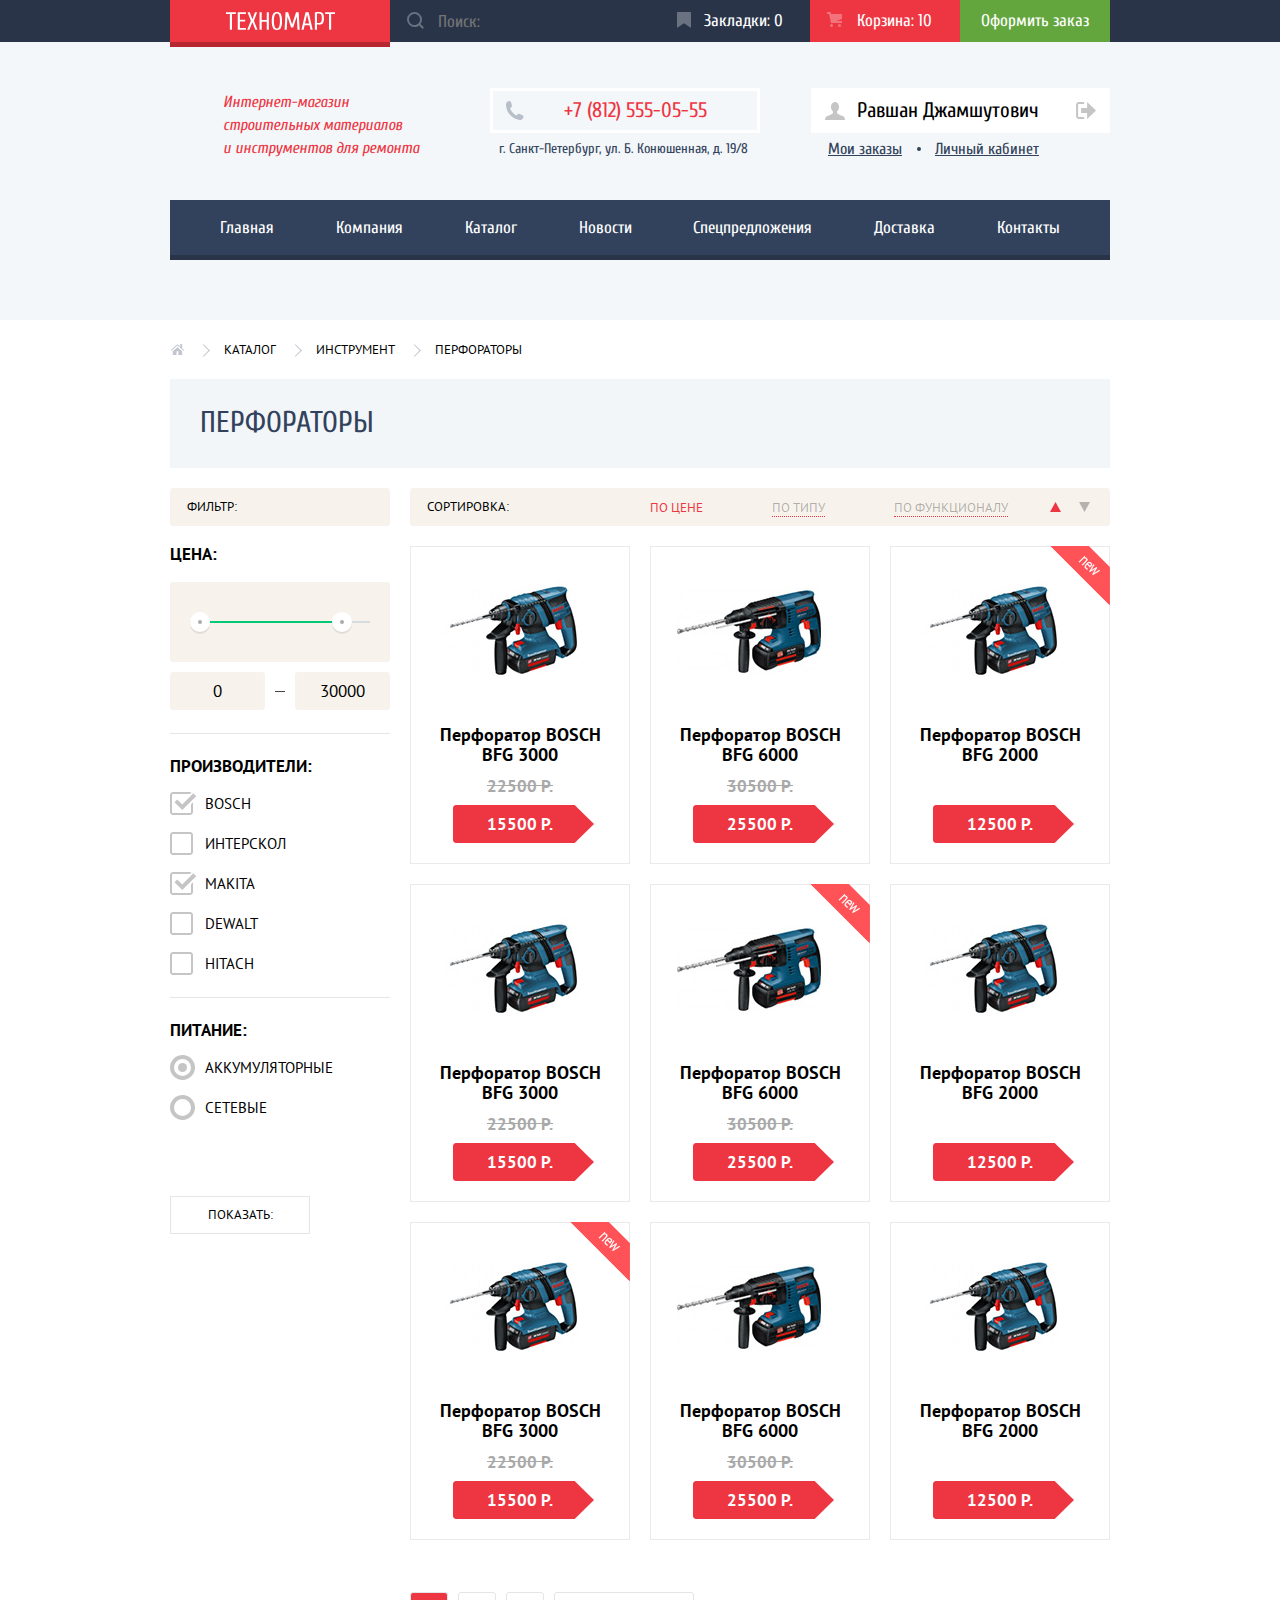
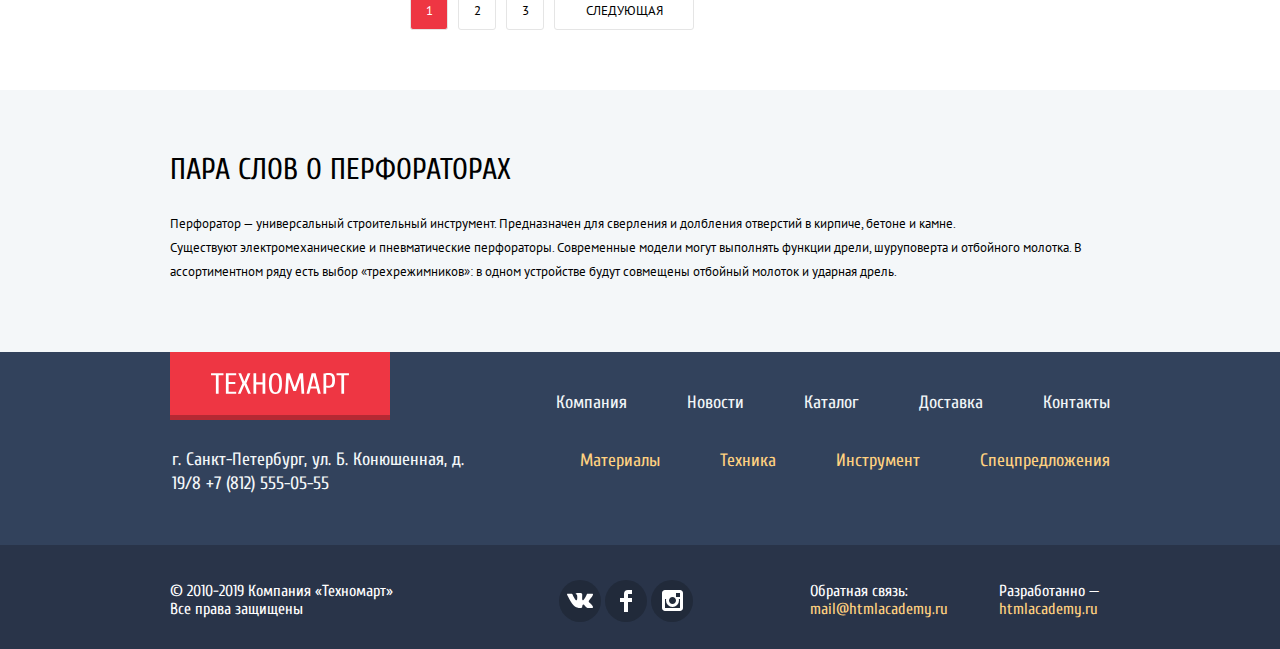
==== catalog.html @ c471fb0f "secondary - 27" ====
<!DOCTYPE html>
<html lang="ru">
  <head>
    <meta charset="utf-8">
    <title>Каталог интернет-магазина «Техномарт»</title>
    <link href="css/normalize.css" rel="stylesheet">
    <link href="css/style.css" rel="stylesheet">
    <link href="https://fonts.googleapis.com/css?family=Cuprum:400,400i,700&display=swap&subset=cyrillic" rel="stylesheet">
    <link href="https://fonts.googleapis.com/css?family=PT+Sans:400,700&display=swap&subset=cyrillic" rel="stylesheet">
  </head>
  <body>
    <header class="main-header">
      <div class="header-top">
        <div class="container">
          <a class="logo-top" href="index.html">
            <img src="img/logo-technomart.svg" width="109" height="19" alt="Логитип интернет-магазина «Техномарт»"></a>
          <form class="header-search" action="https://echo.htmlacademy.ru" method="get">
            <input class="search" type="search" name="search" placeholder="Поиск:">
            <button class="button-search" type="submit" aria-label="Поиск">
              <svg xmlns="http://www.w3.org/2000/svg" width="17" height="17" viewBox="0 0 17 17" aria-hidden="true">
                <path class="icon-search" fill="#ffffff" opacity="0.3" d="M17 15.586l-3.542-3.542A7.465 7.465 0 0 0 15 7.5 7.5 7.5 0 1 0 7.5 15c1.71 0 3.282-.579 4.544-1.542L15.586 17 17 15.586zM2 7.5C2 4.467 4.467 2 7.5 2 10.532 2 13 4.467 13 7.5c0 3.032-2.468 5.5-5.5 5.5A5.506 5.506 0 0 1 2 7.5z"/>
              </svg>
            </button>
          </form>
          <a class="header-bookmark" href="">
            <img class="icon-bookmark" src="img/icon-bookmark.svg" width="14" height="16" alt="" aria-hidden="true">Закладки: 0</a>
          <a class="header-cart active" href="">
            <img class="icon-cart" src="img/icon-cart.svg" width="15" height="15" alt="" aria-hidden="true">Корзина: 10</a>
          <a class="header-buy" href="">Оформить заказ</a>
        </div>
      </div>
      <div class="header-middle">
        <div class="container">
          <p class="title">Интернет-магазин строительных материалов и&nbsp;инструментов для ремонта</p>
          <div class="header-contacts">
            <a class="phone" href="tel:+78125550555">
             <img src="img/icon-phone.svg" width="19" height="19" alt="" aria-hidden="true">+7 (812) 555-05-55</a>
            <p class="address">г. Санкт-Петербург, ул. Б. Конюшенная, д. 19/8</p>
          </div>
          <div class="user-menu">
            <a class="user-item user-profile" href="profile.html">
              <svg xmlns="http://www.w3.org/2000/svg" width="20" height="18" viewBox="0 0 20 18" aria-label="Пользователь">
                <path fill="#c5c5c5" d="M17.881 14.166c-2.144-.735-4.256-1.666-5.207-2.39-.657-.501-.77-1.618-.517-2.415 1.118-.903 1.864-2.477 1.864-4.278C14.021 2.276 12.221 0 10 0S5.979 2.276 5.979 5.083c0 1.801.746 3.374 1.863 4.277.253.798.141 1.915-.517 2.416-.95.724-3.063 1.654-5.207 2.39S0 18 0 18h20s.025-3.099-2.119-3.834z"/>
              </svg>
              Равшан Джамшутович
            </a>
            <a class="user-item user-logout" href="loguot.html">
              <svg xmlns="http://www.w3.org/2000/svg" width="21" height="17" viewBox="0 0 21 17" aria-label="Выход">
                <g fill="#c5c5c5">
                  <path fill="#c5c5c5" d="M21 8.5L12.125 0v6h-6v5h6v6z"/>
                  <path fill="#c5c5c5" d="M3.106 13.952V3.048c.018-.376.171-1.057 1.01-1.057h5.027V0H4.116C1.938 0 1.112 1.81 1.087 3.027v10.946C1.112 15.189 1.938 17 4.116 17h5.027v-1.99H4.116c-.839 0-.992-.683-1.01-1.058z"/>
                </g>
              </svg>
            </a>
            <ul class="user-login-menu list-style">
              <li>
                <a href="">Мои заказы</a>
              </li>
              <li>
                <a href="">Личный кабинет</a>
              </li>
            </ul>
          </div>
        </div>
      </div>
      <div class="header-down">
        <div class="container">
          <nav class="main-navigation" aria-label="Навигация по сайту">
            <ul class="site-navigation list-style">
              <li><a href="index.html">Главная</a></li>
              <li><a href="">Компания</a></li>
              <li><a href="catalog.html">Каталог</a></li>
              <li><a href="">Новости</a></li>
              <li><a href="">Спецпредложения</a></li>
              <li><a href="">Доставка</a></li>
              <li><a href="">Контакты</a></li>
            </ul>
          </nav>
        </div>
      </div>
    </header>
    <main>
      <div class="container breadcrumbs">
        <ul class="breadcrumbs-list list-style">
          <li><a href="index.html" aria-label="Главная">
            <img class="icon-home" src="img/icon-home.svg" width="14" height="12" alt="" aria-hidden="true"></a>
          </li>
          <li><a href="">Каталог</a></li>
          <li><a href="">Инструмент</a></li>
          <li><a>Перфораторы</a></li>
        </ul>
        <h1 class="page-title">Перфораторы</h1>
      </div>
      <div class="container catalog-page-column">
        <section class="filter">
          <h2 class="filter-title">Фильтр:</h2>
          <form action="https://echo.htmlacademy.ru" method="post">
            <fieldset class="form-field">
              <legend class="form-legend">Цена:</legend>
              <div class="range-controls">
                <div class="scale">
                  <div class="bar"></div>
                </div>
                <div tabindex="0" class="range-runner range-runner-min"></div>
                <div tabindex="0" class="range-runner range-runner-max"></div>
              </div>
              <div class="price-controls">
                <label class="min-price visually-hidden" for="min-range-price">от</label>
                <input class="range-price" id="min-range-price" type="text" name="min-price" value="0">
                <div class="price-dash"></div>
                <label class="max-price visually-hidden" for="max-range-price">до</label>
                <input class="range-price" id="max-range-price" type="text" name="max-price" value="30000">
              </div>
            </fieldset>
            <div class="divider"></div>
            <fieldset class="form-field">
              <legend class="form-legend">Производители:</legend>
              <ul class="form-developed list-style">
                <li>
                  <input id="checkbox-1" type="checkbox" name="BOSCH" value="BOSCH" checked>
                  <label for="checkbox-1">BOSCH</label></li>
                <li>
                  <input id="checkbox-2" type="checkbox" name="Interskol" value="Интерскол">
                  <label for="checkbox-2">Интерскол</label></li>
                <li>
                  <input id="checkbox-3" type="checkbox" name="Makita" value="Makita" checked>
                  <label for="checkbox-3">Makita</label></li>
                <li>
                  <input id="checkbox-4" type="checkbox" name="DeWalt" value="DeWalt">
                  <label for="checkbox-4">DeWalt</label></li>
                <li>
                  <input id="checkbox-5" type="checkbox" name="Hitachi" value="Hitachi">
                  <label for="checkbox-5">Hitach</label></li>
              </ul>
            </fieldset>
            <div class="divider"></div>
            <fieldset class="form-field">
              <legend class="form-legend">Питание:</legend>
              <ul class="form-power list-style">
                <li>
                  <input id="radio-1" type="radio" name="power" value="rechargeable" checked>
                  <label for="radio-1">Аккумуляторные</label></li>
                <li>
                  <input id="radio-2" type="radio" name="power" value="mains">
                  <label for="radio-2">Сетевые</label></li>
              </ul>
            </fieldset>
            <button class="filter-button" type="submit">Показать:</button>
          </form>
        </section>
        <section class="catalog">
        <div class="sorting">
          <h2 class="sorting-title">Сортировка:</h2>
          <ul class="sorting-list list-style">
            <li><a class="active">По цене</a></li>
            <li><a href="">По типу</a></li>
            <li><a href="">По функционалу</a></li>
            <li>
              <ul class="sorting-priority list-style">
                <li>
                  <a class="sorting-navigation active" aria-label="По возрастанию">
                    <svg xmlns="http://www.w3.org/2000/svg" width="11" height="10" viewBox="0 0 11 10" aria-hidden="true">
                      <path fill="#231F20" d="M5.5 0L0 10h11z"/>
                    </svg>
                  </a>
                </li>
                <li>
                  <a class="sorting-navigation" href="" aria-label="По убыванию">
                    <svg xmlns="http://www.w3.org/2000/svg" width="11" height="10" viewBox="0 0 11 10" aria-hidden="true">
                      <path fill="#231F20" d="M5.5 10L0 0h11"/>
                    </svg>
                  </a>
                </li>
              </ul>
            </li>
          </ul>
        </div>
        <h2 class="visually-hidden">Каталог перфораторов</h2>
        <div class="catalog-item-wrapper">
          <ul class="catalog-items list-style">
            <li>
              <article class="card-item">
                <h3 class="name-item">
                  <a href="">
                    <span class="name">Перфоратор BOSCH</span>
                    <span class="name">BFG 3000</span>
                  </a>
                </h3>
                <div class="card-item-image">
                  <img src="img/item-image-1.jpg" width="218" height="170" alt="Перфоратор BOSCH BFG 3000">
                </div>
                <p class="price-item">
                  <span class="price">15500 Р.</span>
                  <del class="old-price">22500 Р.</del>
                </p>
                <ul class="item-overlay list-style">
                  <li>
                    <a class="card-button button-buy" href="" aria-label="Купить товар">
                      <img class="icon-cart" src="img/icon-cart.svg" width="15" height="15" alt="" aria-hidden="true">Купить</a>
                  </li>
                  <li>
                    <a class="card-button button-bookmark" href="" aria-label="Добавить в закладки">В закладки</a>
                  </li>
                </ul>
              </article>
            </li>
            <li>
              <article class="card-item">
                <h3 class="name-item">
                  <a href="">
                    <span class="name">Перфоратор BOSCH</span>
                    <span class="name">BFG 6000</span>
                  </a>
                </h3>
                <div class="card-item-image">
                  <img src="img/item-image-2.jpg" width="218" height="170" alt="Перфоратор BOSCH BFG 6000">
                </div>
                <p class="price-item">
                  <span class="price">25500 Р.</span>
                  <del class="old-price">30500 Р.</del>
                </p>
                <ul class="item-overlay list-style">
                  <li>
                    <a class="card-button button-buy" href="" aria-label="Купить товар">
                      <img class="icon-cart" src="img/icon-cart.svg" width="15" height="15" alt="" aria-hidden="true">Купить</a>
                  </li>
                  <li>
                    <a class="card-button button-bookmark" href="" aria-label="Добавить в закладки">В закладки</a>
                  </li>
                </ul>
              </article>
            </li>
            <li>
              <article class="card-item">
                <h3 class="name-item">
                  <a href="">
                    <span class="name">Перфоратор BOSCH</span>
                    <span class="name">BFG 2000</span>
                  </a>
                </h3>
                <div class="card-item-image">
                  <img src="img/item-image-1.jpg" width="218" height="170" alt="Перфоратор BOSCH BFG 2000">
                </div>
                <p class="price-item">
                  <span class="price">12500 Р.</span>
                </p>
                <ul class="item-overlay list-style">
                  <li>
                    <a class="card-button button-buy" href="" aria-label="Купить товар">
                      <img class="icon-cart" src="img/icon-cart.svg" width="15" height="15" alt="" aria-hidden="true">Купить</a>
                  </li>
                  <li>
                    <a class="card-button button-bookmark" href="" aria-label="Добавить в закладки">В закладки</a>
                  </li>
                </ul>
                <img class="new-flag" src="img/new-flag.png" width="60" height="59" alt="Новый товар">
              </article>
            </li>
            <li>
              <article class="card-item">
                <h3 class="name-item">
                  <a href="">
                    <span class="name">Перфоратор BOSCH</span>
                    <span class="name">BFG 3000</span>
                  </a>
                </h3>
                <div class="card-item-image">
                  <img src="img/item-image-1.jpg" width="218" height="170" alt="Перфоратор BOSCH BFG 3000">
                </div>
                <p class="price-item">
                  <span class="price">15500 Р.</span>
                  <del class="old-price">22500 Р.</del>
                </p>
                <ul class="item-overlay list-style">
                  <li>
                    <a class="card-button button-buy" href="" aria-label="Купить товар">
                      <img class="icon-cart" src="img/icon-cart.svg" width="15" height="15" alt="" aria-hidden="true">Купить</a>
                  </li>
                  <li>
                    <a class="card-button button-bookmark" href="" aria-label="Добавить в закладки">В закладки</a>
                  </li>
                </ul>
              </article>
            </li>
            <li>
              <article class="card-item">
                <h3 class="name-item">
                  <a href="">
                    <span class="name">Перфоратор BOSCH</span>
                    <span class="name">BFG 6000</span>
                  </a>
                </h3>
                <div class="card-item-image">
                  <img src="img/item-image-2.jpg" width="218" height="170" alt="Перфоратор BOSCH BFG 6000">
                </div>
                <p class="price-item">
                  <span class="price">25500 Р.</span>
                  <del class="old-price">30500 Р.</del>
                </p>
                <ul class="item-overlay list-style">
                  <li>
                    <a class="card-button button-buy" href="" aria-label="Купить товар">
                      <img class="icon-cart" src="img/icon-cart.svg" width="15" height="15" alt="" aria-hidden="true">Купить</a>
                  </li>
                  <li>
                    <a class="card-button button-bookmark" href="" aria-label="Добавить в закладки">В закладки</a>
                  </li>
                </ul>
                <img class="new-flag" src="img/new-flag.png" width="60" height="59" alt="Новый товар">
              </article>
            </li>
            <li>
              <article class="card-item">
                <h3 class="name-item">
                  <a href="">
                    <span class="name">Перфоратор BOSCH</span>
                    <span class="name">BFG 2000</span>
                  </a>
                </h3>
                <div class="card-item-image">
                  <img src="img/item-image-1.jpg" width="218" height="170" alt="Перфоратор BOSCH BFG 2000">
                </div>
                <p class="price-item">
                  <span class="price">12500 Р.</span>
                </p>
                <ul class="item-overlay list-style">
                  <li>
                    <a class="card-button button-buy" href="" aria-label="Купить товар">
                      <img class="icon-cart" src="img/icon-cart.svg" width="15" height="15" alt="" aria-hidden="true">Купить</a>
                  </li>
                  <li>
                    <a class="card-button button-bookmark" href="" aria-label="Добавить в закладки">В закладки</a>
                  </li>
                </ul>
              </article>
            </li>
            <li>
              <article class="card-item">
                <h3 class="name-item">
                  <a href="">
                    <span class="name">Перфоратор BOSCH</span>
                    <span class="name">BFG 3000</span>
                  </a>
                </h3>
                <div class="card-item-image">
                  <img src="img/item-image-1.jpg" width="218" height="170" alt="Перфоратор BOSCH BFG 3000">
                </div>
                <p class="price-item">
                  <span class="price">15500 Р.</span>
                  <del class="old-price">22500 Р.</del>
                </p>
                <ul class="item-overlay list-style">
                  <li>
                    <a class="card-button button-buy" href="" aria-label="Купить товар">
                      <img class="icon-cart" src="img/icon-cart.svg" width="15" height="15" alt="" aria-hidden="true">Купить</a>
                  </li>
                  <li>
                    <a class="card-button button-bookmark" href="" aria-label="Добавить в закладки">В закладки</a>
                  </li>
                </ul>
                <img class="new-flag" src="img/new-flag.png" width="60" height="59" alt="Новый товар">
              </article>
            </li>
            <li>
              <article class="card-item">
                <h3 class="name-item">
                  <a href="">
                    <span class="name">Перфоратор BOSCH</span>
                    <span class="name">BFG 6000</span>
                  </a>
                </h3>
                <div class="card-item-image">
                  <img src="img/item-image-2.jpg" width="218" height="170" alt="Перфоратор BOSCH BFG 6000">
                </div>
                <p class="price-item">
                  <span class="price">25500 Р.</span>
                  <del class="old-price">30500 Р.</del>
                </p>
                <ul class="item-overlay list-style">
                  <li>
                    <a class="card-button button-buy" href="" aria-label="Купить товар">
                      <img class="icon-cart" src="img/icon-cart.svg" width="15" height="15" alt="" aria-hidden="true">Купить</a>
                  </li>
                  <li>
                    <a class="card-button button-bookmark" href="" aria-label="Добавить в закладки">В закладки</a>
                  </li>
                </ul>
              </article>
            </li>
            <li>
              <article class="card-item">
                <h3 class="name-item">
                  <a href="">
                    <span class="name">Перфоратор BOSCH</span>
                    <span class="name">BFG 2000</span>
                  </a>
                </h3>
                <div class="card-item-image">
                  <img src="img/item-image-1.jpg" width="218" height="170" alt="Перфоратор BOSCH BFG 2000">
                </div>
                <p class="price-item">
                  <span class="price">12500 Р.</span>
                </p>
                <ul class="item-overlay list-style">
                  <li>
                    <a class="card-button button-buy" href="" aria-label="Купить товар">
                      <img class="icon-cart" src="img/icon-cart.svg" width="15" height="15" alt="" aria-hidden="true">Купить</a>
                  </li>
                  <li>
                    <a class="card-button button-bookmark" href="" aria-label="Добавить в закладки">В закладки</a>
                  </li>
                </ul>
              </article>
            </li>
          </ul>
        </div>
        <ul class="pagination-list list-style">
          <li><a class="active">1</a></li>
          <li><a href="">2</a></li>
          <li><a href="">3</a></li>
          <li><a href="">Следующая</a></li>
        </ul>
      </section>
      </div>
      <aside class="aside">
        <div class="container">
          <h2 class="aside-title">Пара слов о перфораторах</h2>
          <p class="text aside-text">Перфоратор&nbsp;&mdash; универсальный строительный инструмент. Предназначен для сверления и&nbsp;долбления отверстий в&nbsp;кирпиче, бетоне и&nbsp;камне.<br> Существуют электромеханические и&nbsp;пневматические перфораторы. Современные модели могут выполнять функции дрели, шуруповерта и&nbsp;отбойного молотка. В ассортиментном ряду есть выбор &laquo;трехрежимников&raquo;: в&nbsp;одном устройстве будут совмещены отбойный молоток и&nbsp;ударная дрель.</p>
        </div>
      </aside>
    </main>
    <footer>
      <div class="footer-up">
        <div class="container">
          <div class="footer-logo-wrapper">
            <div class="logo-down">
            <img src="img/logo-technomart.svg" width="138" height="23" alt="Логитип интернет-магазина «Техномарт»"></div>
            <p class="footer-address">г. Санкт-Петербург, ул. Б. Конюшенная, д. 19/8
              <a href="tel:+78125550555">+7 (812) 555-05-55</a></p>
          </div>
          <div class="footer-navigation-wrapper">
           <nav class="footer-top-navigation">
             <ul class="footer-navigation list-style">
               <li><a href="">Компания</a></li>
               <li><a href="">Новости</a></li>
               <li><a href="catalog.html">Каталог</a></li>
               <li><a href="">Доставка</a></li>
               <li><a href="">Контакты</a></li>
             </ul>
           </nav>
           <nav class="footer-bottom-navigation">
             <ul class="footer-navigation list-style">
               <li><a href="">Материалы</a></li>
               <li><a href="">Техника</a></li>
               <li><a href="">Инструмент</a></li>
               <li><a href="">Спецпредложения</a></li>
             </ul>
           </nav>
          </div>
        </div>
      </div>
      <div class="footer-down">
        <div class="container">
          <p class="copyright">© 2010-2019 Компания «Техномарт» Все права защищены</p>
          <div class="social-wrapper">
            <h4 class="visually-hidden">Наш магазин в социальных сетях</h4>
            <ul class="social list-style">
              <li>
                <a href="" aria-label="Техномарт во Вконтакте">
                  <img src="img/icon-vk.svg" width="26" height="15" alt="" aria-hidden="true">
                </a>
              </li>
              <li>
                <a href="" aria-label="Техномарт в Фейсбуке">
                  <img src="img/icon-fb.svg" width="12" height="22" alt="" aria-hidden="true">
                </a>
              </li>
              <li>
                <a href="" aria-label="Техномарт в Инстаграме">
                  <img src="img/icon-insta.svg" width="21" height="21" alt="" aria-hidden="true">
                </a>
              </li>
            </ul>
          </div>
          <div class="footer-feedback-wrapper">
            <p class="footer-feedback">Обратная связь:
               <a href="mailto:mail@htmlacademy.ru">mail@htmlacademy.ru</a>
            </p>
            <p class="footer-developed">Разработанно —
              <a href="https://htmlacademy.ru/intensive/htmlcss">htmlacademy.ru</a>
            </p>
          </div>
        </div>
      </div>
    </footer>
    <section class="container modal-notify">
      <h2 class="visually-hidden">Уведомление</h2>
      <p class="notify">Товар добавлен в корзину!</p>
      <div class="notify-button">
        <a class="button" href="">Оформить заказ</a>
        <a class="button button-white" href="">Продолжить покупки</a>
      </div>
      <button class="button-close" type="button" aria-label="Закрыть модальное окно">
        <img src="img/form-close.svg" width="21" height="21" alt="" aria-hidden="true">
      </button>
    </section>
  </body>
</html>
---- css/style.css ----
/* global */

html {
  box-sizing: border-box;
}

*,
*::before,
*::after {
  box-sizing: inherit;
}

body {
  min-width: 960px;
  margin: 0;
  padding: 0;
  font-family: "Cuprum", "Arial", sans-serif;
  color: #000;
}

a {
 text-decoration: none;
}

img {
  max-width: 100%;
  height: auto;
}

.list-style {
  list-style: none;
  margin: 0;
  padding: 0;
}

.text {
  margin: 0;
  font-family: "PT Sans", "Arial",  sans-serif;
  font-size: 13px;
  line-height: 24px;
}

.visually-hidden {
  position: absolute;
  width: 1px;
  height: 1px;
  margin: -1px;
  border: 0;
  padding: 0;
  clip: rect(0 0 0 0);
  overflow: hidden;
}

.button {
  height: 38px;
  padding: 0 10px;
  display: flex;
  justify-content: center;
  align-items: center;
  border-radius: 3px;
  border: none;
  font-size: 14px;
  line-height: 18px;
  text-align: center;
  color: #fff;
  background-color: #ee3643;
  text-transform: uppercase;
}

.button:hover,
.button:focus {
  background-color: #ca2c37;
}

.button:active {
  background-color: #ba2732;
}

.container {
  width: 960px;
  margin: 0 auto;
  padding: 0 10px;
  display: flex;
}

/* header */

.main-header {
  min-height: 320px;
  margin-bottom: 59px;
  background-color: #f4f7f9
}

.header-top {
  min-height: 42px;
  margin-bottom: 46px;
  background-color: #293449;
}

.header-top .container {
  min-height: 42px;
  display: flex;
  flex-wrap: wrap;
  align-items: center;
  justify-content: flex-end;
  background-color: #293449;
}

.header-top a {
  font-size: 17px;
  line-height: 18px;
  color: #fff;
}

.logo-index,
.logo-top {
  width: 220px;
  height: 42px;
  display: flex;
  justify-content: center;
  align-items: center;
  box-shadow: 0px 5px 0 0 #B72530;
  background-color: #ee3643;
}

.logo-top:hover,
.logo-top:focus {
  background-color: #ca2c37;
}

.logo-top:active {
  background-color: #ba2732;
}

.header-search {
  width: 270px;
  position: relative;
}

.search {
  width: 270px;
  height: 42px;
  padding: 0;
  padding-left: 48px;
  font-size: 17px;
  line-height: 18px;
  border: none;
  color: #fff;
  background-color: #293449;
  outline: none;
}

.search:hover {
  background-color: #212a3a;
}

.search:focus {
  color: #000;
  background-color: #fff;
}

.header-search .button-search {
  width: 17px;
  height: 17px;
  padding: 0;
  position: absolute;
  top: 12px;
  left: 17px;
  order: -1;
  border: none;
  background-color: #293449;
  cursor: pointer;
}

.button-search:hover .icon-search,
.button-search:focus .icon-search {
  opacity: 1;
}

.button-search:active .icon-search {
  fill: #ee3643;
}

.search:hover + .button-search{
  background-color: #212a3a;
}

.search:hover + .button-search .icon-search {
  opacity: 1;
}

.search:focus + .button-search {
  background-color: #fff;
}

.search:focus + .button-search .icon-search {
  fill: #ee3643;
}

.header-bookmark {
  width: 150px;
  height: 42px;
  padding-left: 17px;
  position: relative;
  display: flex;
  justify-content: center;
  align-items: center;
  background-color: #293449;
}

.icon-bookmark {
  position: absolute;
  top: 12px;
  left: 17px;
  margin-right: 13px;
  opacity: 0.3;
}

.header-bookmark:hover,
.header-bookmark:focus {
  background-color: #212a3a;
}

.header-bookmark:active {
  color: rgba(255, 255, 255, 0.5);
}

.header-bookmark:hover .icon-bookmark,
.header-bookmark:focus .icon-bookmark {
  opacity: 1;
}

.header-bookmark:active .icon-bookmark {
  opacity: 0.5;
}

.header-bookmark.active {
  background-color: #ee3643;
}

.header-bookmark.active:hover,
.header-bookmark.active:focus {
  background-color: #ca2c37;
}

.header-bookmark.active:active {
  background: #ba2732;
}

.header-bookmark.active:hover .icon-cart,
.header-bookmark.active:focus .icon-cart {
  opacity: 1;
}

.header-bookmark.active:active .icon-cart {
  opacity: 0.5;
}

.header-cart {
  width: 150px;
  height: 42px;
  padding-left: 19px;
  position: relative;
  display: flex;
  justify-content: center;
  align-items: center;
  background-color: #293449;
}

.icon-cart {
  position: absolute;
  top: 12px;
  left: 17px;
  margin-right: 17px;
  opacity: 0.3;
}

.header-cart:hover,
.header-cart:focus {
  background-color: #212a3a
}

.header-cart:active {
  color: rgba(255, 255, 255, 0.5);
}

.header-cart:hover .icon-cart,
.header-cart:focus .icon-cart {
  opacity: 1;
}

.header-cart:active .icon-cart {
  opacity: 0.5;
}

.header-cart.active {
  background-color: #ee3643;
}

.header-cart.active:hover,
.header-cart.active:focus {
  background-color: #ca2c37;
}

.header-cart.active:active {
  background: #ba2732;
}

.header-cart.active:hover .icon-cart,
.header-cart.active:focus .icon-cart {
  opacity: 1;
}

.header-cart.active:active .icon-cart {
  opacity: 0.5;
}

.header-buy {
  width: 150px;
  height: 42px;
  display: flex;
  justify-content: center;
  align-items: center;
  background-color: #63a63e;
}

.header-buy:hover,
.header-buy:focus {
  background-color: #5fbb2d;
}

.header-buy:active {
  color: rgba(255, 255, 255, 0.5);
  background-color: #518534;
}

.header-middle {
  padding-bottom: 39px;
  background-color: #f4f7f9
}

.title {
  width: 200px;
  min-height: 69px;
  margin: 0;
  margin-top: 3px;
  margin-right: 70px;
  margin-left: 53px;
  font-size: 16px;
  line-height: 23px;
  font-weight: normal;
  font-style: italic;
  color: #ee3643;
}

.header-contacts {
  width: 270px;
  margin-right: 51px;
  display: flex;
  flex-direction: column;
  align-items: center;
}

.phone {
  width: 270px;
  height: 45px;
  padding: 0;
  padding-left: 71px;
  position: relative;
  border: 3px solid #fff;
  display: flex;
  align-items: center;
  font-size: 21px;
  color: #ee3643;
}

.phone img {
  position: absolute;
  top: 10px;
  left: 12px;
}

.address {
  width: inherit;
  margin: 0;
  padding: 0;
  padding: 4px 9px 0;
  font-size: 14px;
  line-height: 24px;
  color: #32425c;
}

.user-menu {
  min-width: 299px;
  max-width: 299px;
  display: flex;
  flex-wrap: wrap;
  justify-content: flex-end;
  align-content: flex-start;
}

.user-item {
  height: 45px;
  padding: 0 25px;
  margin-bottom: 5px;
  margin-left: 10px;
  display: flex;
  justify-content: center;
  align-items: center;
  flex-grow: 1;
  font-size: 21px;
  color: #000;
  background-color: #fff;
}

.user-login {
  width: 121px;
  position: relative;
  display: flex;
  flex-grow: 0;
  justify-content: flex-end;
  align-items: center;
}

.user-login svg {
  position: absolute;
  top: 14px;
  left: 14px;
}

.user-item:hover,
.user-item:focus {
  color: #ee3643;
}

.user-item:active {
  color: rgba(0, 0, 0, 0.3);
}

.user-item:hover path,
.user-item:focus path {
  fill: #32425c;
}

.user-item:active path {
  fill: #c5c5c5;
}

.user-reg {
  width: 150px;
  display: flex;
  flex-grow: 0;
  justify-content: center;
  align-items: center;
}

.user-profile {
  width: 249px;
  margin-left: 0;
  padding: 0 0 0 46px ;
  position: relative;
  display: flex;
  justify-content: flex-start;
  align-items: center;
  flex-grow: 0;
}

.user-profile:hover,
.user-profile:focus {
  color: #000;
}

.user-profile svg {
  position: absolute;
  left: 14px;
}

.user-logout {
  width: 50px;
  margin: 0 0 5px 0;
  padding: 10px 4px;
  display: flex;
  flex-grow: 0;
}

.user-login-menu {
  width: 299px;
  min-height: 18px;
  margin-top: 2px;
  padding-right: 71px;
  padding-left: 17px;
  display: flex;
  flex-wrap: wrap;
  justify-content: space-between;
  align-items: center;
}

.user-login-menu li {
  position: relative;
}

.user-login-menu li:nth-child(2n) {
  padding-left: 31px;
}

.user-login-menu li:nth-child(2n)::before {
  content: "";
  position: absolute;
  top: 7px;
  left: 13px;
  border-radius: 5px;
  border: 2px solid #32425c;
}

.user-login-menu a {
  font-size: 16px;
  line-height: 16px;
  text-decoration: underline;
  color: #32425c;
}

.user-login-menu a:hover,
.user-login-menu a:focus {
  color: #ee3643;
}

.user-login-menu a:active {
  color: rgba(0, 0, 0, 0.3);
}

.header-down {
  padding-bottom: 60px;
}

.main-navigation {
  width: 940px;
  background-color: #32425c;
  box-shadow: inset 0px -5px 0 0 #293449;
}

.site-navigation {
  min-height: 60px;
  padding-right: 19px;
  padding-left: 19px;
  margin: 0;
  display: flex;
  flex-wrap: wrap;
  justify-content: center;
  align-items: stretch;
}

.site-navigation li {
  min-width: 114px;
  height: 60px;
  display: flex;
  flex-grow: 1;
  justify-content: center;
  align-items: stretch;
}

.site-navigation a {
  padding: 0 30px;
  padding-bottom: 4px;
  display: flex;
  flex-grow: 1;
  justify-content: center;
  align-items: center;
  font-size: 17px;
  color: #fff;
}

.site-navigation a:hover,
.site-navigation a:focus {
  background-color: #293449;
}

.site-navigation a:active {
  color: rgba(255, 255, 255, 0.5);
}

/* index page */
/* section */

.promo {
  margin-bottom: 33px;
}

.promo-wrapper {
  width: 940px;
  min-height: 409px;
  display: flex;
  flex-wrap: wrap;
  justify-content: space-between;
  align-content: space-between;
}

.right-promo-wrapper {
  min-height: 286px;
  display: flex;
  flex-direction: column;
  justify-content: space-between;
}

.promo-item {
  width: 300px;
  height: 123px;
  margin-bottom: 20px;
  padding: 15px 22px;
  position: relative;
  display: flex;
  flex-direction: column;
  justify-content: space-around;
  flex-wrap: wrap;
  color: #fff;
}

.promo-material {
  background-color: #ffbf47;
}

.promo-material .new-flag {
  position: absolute;
  top: 0;
  left: 240px;
  z-index: 1;
}

.promo-tool {
  background-color: #3bbce3;
}

.promo-equipment {
  background-color: #dc91d8;
}

.promo-sale {
  background-color: #8ed78f;
}

.promo-delivery {
  background-color: #ffc047;
}

.promo-item-title {
  font-size: 24px;
  margin: 0;
  font-weight: bold;
  line-height: 30px;
}

.promo-button {
  width: 135px;
  background-color: rgba(0, 0, 0, 0.1);
}

.promo-button:hover,
.promo-button:focus {
  background-color: rgba(0, 0, 0, 0.2);
}

.promo-button:active {
  background-color: rgba(0, 0, 0, 0.3);
}

.promo-item img {
  position: absolute;
}

.promo-material img {
  top: 31px;
  left: 213px;
}

.promo-tool img {
  top: 33px;
  left: 197px;
}

.promo-equipment img {
  top: 31px;
  left: 191px;
}

.promo-sale img {
  top: 26px;
  left: 196px;
}

.promo-delivery img {
  top: 32px;
  left: 191px;
}

.slider-promo {
  width: 620px;
  height: 266px;
  margin-bottom: 20px;
  position: relative;
  display: flex;
  background-color: #32425c;
}

.slider {
  height: 266px;
  padding-top: 19px;
  padding-bottom: 22px;
  flex-direction: column;
  justify-content: space-between;
}

.slider-1 {
  display: none;
}

.slider-2 {
  display: flex;
}

.slider div {
  z-index: 1;
}

.slider-title {
  padding-left: 23px;
  margin: 0;
  font-weight: bold;
  text-transform: uppercase;
  font-size: 36px;
  color: #fff;
}

.slider-comment {
  padding-left: 25px;
  margin: 0;
  font-size: 18px;
  line-height: 24px;
  color: #fff;
}

.slider-image {
  position: absolute;
  z-index: 0;
  top: 0;
  margin: 0;
}

.slider-button {
  margin-left: 25px;
  width: 195px;
  z-index: 1;
}

.button-left,
.button-right {
  border: none;
  background: transparent;
  cursor: pointer;
}

.button-left {
  position: absolute;
  top: 113px;
  left: 20px;
}

.button-right {
  position: absolute;
  top: 113px;
  right: 15px;
}

.slider-dots-1 {
  width: 10px;
  height: 10px;
  padding: 0;
  position: absolute;
  bottom: 36px;
  left: 295px;
  border: 2px solid #fff;
  border-radius: 50%;
  background-color: #fff;
  cursor: pointer;
}

.slider-dots-2 {
  width: 10px;
  height: 10px;
  padding: 0;
  position: absolute;
  bottom: 36px;
  right: 295px;
  border: 2px solid #fff;
  border-radius: 50%;
  background-color: #ee3643;
  cursor: pointer;
}

/* section */

.top-item {
  margin-bottom: 1px;
}

.top-item .container {
  flex-direction: column;
}

.title-wrapper {
  min-height: 89px;
  padding-right: 24px;
  padding-left: 30px;
  margin-bottom: 20px;
  display: flex;
  justify-content: space-between;
  align-items: center;
  background-color: #f9f5f0;
}

.section-title {
  margin: 0;
  font-size: 30px;
  font-weight: normal;
  text-transform: uppercase;
  color: #32425c;
}

.button-top-item,
.button-manufacturer {
  min-width: 253px;
}

.catalog {
  width: 700px;
  margin-bottom: 60px;
}

.catalog-items {
  display: flex;
  flex-wrap: wrap;
}

.catalog-items li {
  display: flex;
  align-items: stretch;
  margin-right: 20px;
  margin-bottom: 20px;
}

.catalog-item-wrapper .catalog-items li:nth-child(3n) {
  margin-right: 0;
}

.index-item-wrapper .catalog-items li:nth-child(4n) {
  margin-right: 0;
}

.card-item {
  width: 220px;
  min-height: 318px;
  position: relative;
  border: solid 1px #eaeaea;
  display: flex;
  flex-wrap: wrap;
  align-content: space-between;
}

.card-item .new-flag {
  position: absolute;
  top: -1px;
  right: -1px;
  z-index: 1;
}

.card-item:hover {
  box-shadow: 0px 10px 25px 0 rgba(41, 52, 73, 0.5);
}

.name-item {
  min-height: 40px;
  margin: 0;
  margin-top: 4px;
  margin-bottom: 4px;
  padding: 0 15px;
  flex-grow: 1;
}

.name-item .name {
  display: flex;
  justify-content: center;
  font-family: "PT Sans", "Arial", sans-serif;
  font-size: 18px;
  line-height: 20px;
  font-weight: bold;
  color: #000;
}

.card-item-image {
  width: 218px;
  height: 170px;
  margin-bottom: 4px;
  order: -1;
}

.price-item {
  min-height: 94px;
  margin: 0;
  position: relative;
  display: flex;
  flex-grow: 1;
  flex-direction: column-reverse;
  align-items: center;
  font-family: "PT Sans", "Arial", sans-serif;
  font-size: 17px;
  line-height: 18px;
  font-weight: bold;
}

.price-item::before {
  content: "";
  position: absolute;
  bottom: 20px;
  left: 42px;
  width: 141px;
  height: 38px;
  background-image: url("../img/item-button.svg");
  background-repeat: no-repeat;
  background-position: 0 0;
}

.price {
  margin-top: 10px;
  margin-bottom: 30px;
  display: flex;
  justify-content: center;
  align-items: center;
  color: #fff;
  background-color: #ee3643;
  cursor: default;
  z-index: 1;
}

.old-price {
  margin:0;
  margin-top: 5px;
  margin-bottom: 10px;
  color: #a9a9a9;
  cursor: default;
}

.card-item .item-overlay {
  width: 218px;
  height: 170px;
  position: absolute;
  top: 1px;
  left: 1px;
  display: flex;
  opacity: 0;
  flex-direction: column;
  justify-content: center;
  align-items: center;
  background-color: #fff;
}

.card-item:hover .item-overlay {
  opacity: 1;
}

.item-overlay:focus-within {
  opacity: 1;
}

.item-overlay li {
  margin: 0;
  margin-bottom: 8px;
}

.card-button {
  width: 135px;
  height: 38px;
  display: flex;
  justify-content: center;
  align-items: center;
  font-size: 14px;
  line-height: 18px;
  font-family: "Cuprum", "Arial", sans-serif;
  text-transform: uppercase;
  border-radius: 3px;
  cursor: pointer;
}

.button-buy {
  position: relative;
  border: none;
  box-shadow: inset 0px -3px #367315;
  color: #fff;
  background-color: #63a63e;
}

.button-buy img {
  position: absolute;
  left: 12px;
}

.button-buy:hover,
.button-buy:focus {
  background-color: #5fbb2d;
}

.button-buy:active {
  background-color: #518534;
  box-shadow: none;
}

.button-buy:hover .icon-cart,
.button-buy:focus .icon-cart,
.button-buy:active .icon-cart {
  opacity: 1;
}

.button-bookmark {
  border: 3px solid #63a63e;
  color: #32425c;
  background-color: #fff;
}

.button-bookmark:hover,
.button-bookmark:focus {
  border: 3px solid #32425c;
}

.button-bookmark:active {
  opacity: 0.3;
  border: 3px solid #32425c;
}

/* section */

.manufacturer {
  padding-bottom: 65px;
}

.manufacturer .container {
  flex-direction: column;
}

.manufacturer-items {
  min-height: 310px;
  display: flex;
  flex-wrap: wrap;
  justify-content: space-between;
  align-content: space-between;
}

.manufacturer-item {
  display: flex;
  margin-bottom: 20px;
}

.manufacturer-item:hover,
.manufacturer-item:focus {
  box-shadow: 0px 10px 25px 0 rgba(41, 52, 73, 0.5);
  outline: none;
}

.manufacturer-item:active{
  box-shadow: 0px 4px 10px 0 rgba(41, 52, 73, 0.5);
  opacity: 0.3;
}

.manufacturer-item a {
  width: 220px;
  height: 145px;
  display: flex;
  justify-content: center;
  align-items: center;
  border: 1px solid #eaeaea;
}

.manufacturer-item:nth-child(2) img {
  padding-bottom: 4px;
}

.manufacturer-item:nth-child(3) img {
  padding-bottom: 4px;
}

.manufacturer-item:nth-child(4) img {
  padding-bottom: 14px;
}

.manufacturer-item:nth-child(5) img {
  padding-top: 4px;
  padding-left: 2px;
}

.manufacturer-item:nth-child(6) img {
  padding-right: 2px;
}

.manufacturer-item:nth-child(7) img {
  padding-bottom: 2px;
}

.manufacturer-item:nth-child(8) img {
  padding-bottom: 6px;
  padding-left: 2px;
}

/* section */

.service {
  min-height: 522px;
  margin-bottom: 78px;
  background-color: #f4f7f9;
}

.service .container {
  position: relative;
  flex-direction: column;
}

.service-heading-wrapper {
  min-height: 110px;
  margin-top: 60px;
  margin-bottom: 64px;
  display: flex;
  flex-direction: column;
  justify-content: space-between;
}

.service-title {
  padding-top: 4px;
  padding-bottom: 24px;
  margin: 0;
  z-index: 1;
  color: #000;
  font-size: 30px;
  font-weight: normal;
  text-transform: uppercase;
}

.service-heading-wrapper .text {
  width: 425px;
  min-height: 37px;
  margin: 0;
}

.service-wrapper {
  display: flex;
}

.service-list {
  min-height: 183px;
  padding-top: 4px;
  position: relative;
  display: flex;
  flex-direction: column;
}

.service-list::after {
  content: "";
  position: absolute;
  width: 10px;
  height: 279px;
  right: 0;
  top: -48px;
  background-image: url("../img/shadow.png");
  background-repeat: no-repeat;
  background-position: 0 0;
}

.service-list li {
  display: flex;
  flex-direction: column;
}

.service-button {
  width: 240px;
  height: 62px;
  padding-bottom: 2px;
  padding-left: 22px;
  display: flex;
  align-items: center;
  box-shadow: 0px 1px 0 0 #293449, inset 0px 1px 0 0 #405069;
  font-size: 21px;
  font-weight: bold;
  line-height: 30px;
  color: #fff;
  background-color: #32425c;
}

.service-button.active {
  box-shadow: 0px 1px 0 0 #ffffff, inset 0px 1px 0 0 #ffffff;
  color: #32425c;
  background-color: #fff;
}

.service-button:hover,
.service-button:focus {
  box-shadow: 0px 1px 0 0 #293449, inset 0px 1px 0 0 #405069;
  color: #fff;
  background-color: #293449;
}

.service-button:active {
  box-shadow: 0px 1px 0 0 #ffffff, inset 0px 1px 0 0 #ffffff;
  color: #32425c;
  background-color: #fff;
}

.service-page-wrapper {
  width: 700px;
}

.service-page {
  min-height: 280px;
  position: relative;
  padding-left: 80px;
  display: flex;
  flex-direction: column;
}

.delivery-page {
  display: flex;
}

.guarantee-page {
  display: none;
}

.credit-page {
  display: none;
}

.service-page-title {
  padding-bottom: 23px;
  margin: 0;

  z-index: 1;
  font-size: 36px;
  font-weight: normal;
  text-transform: uppercase;
  color: #32425c;
}

.delivery-page .text {
  width: 296px;
  margin: 0;
  padding-bottom: 27px;
  z-index: 1;
}

.guarantee-page .text {
  width: 418px;
  margin: 0;
  padding-bottom: 27px;
  z-index: 1;
}

.credit-page .text {
  width: 310px;
  margin: 0;
  padding-bottom: 27px;
  z-index: 1;
}

.service-page img {
  position: absolute;
  z-index: 0;
}

.service-page:first-child img {
  right: 1px;
  bottom: 0;
}

.service-page:nth-child(2) img {
  right: -8px;
  bottom: 0;
}

.service-page:nth-child(3) img {
  right: -10px;
  bottom: 0;
}

.button-credit {
  width: 195px;
}

/* section */

.bottom-column {
  justify-content: space-between;
  padding-bottom: 86px;
}

.info-title,
.contacts-title {
  margin: 0;
  margin-bottom: 24px;
  text-transform: uppercase;
  font-weight: normal;
  font-size: 30px;
}

.info .text {
  width: 550px;
  margin-bottom: 23px;
}

.info .text:nth-of-type(2) {
  width: 415px;
}

.button-info {
  width: 220px;
}

.partnership {
  padding-bottom: 16px;
  padding-left: 36px;
  font-size: 18px;
  line-height: 20px;
  font-weight: bold;
}

.partnership li {
  position: relative;
  padding-bottom: 19px;
}

.partnership li::before {
  content: "";
  position: absolute;
  display: block;
  width: 25px;
  left: -36px;
  top: 8px;
  border: 1px solid #ee3643;
}

/* section */

.contacts .text {
  width: 180px;
  padding-bottom: 30px;
}

.contact-map {
  margin-bottom: 36px;
}

.button-contact {
  width: 300px;
}

/* catalog page */

.breadcrumbs {
  position: relative;
}

.breadcrumbs-list {
  display: flex;
  position: absolute;
  top: -39px;
}

.breadcrumbs-list li {
  position: relative;
}

.breadcrumbs-list li:not(:first-child) {
  margin-left: 40px;
}

.breadcrumbs-list li:not(:first-child)::before {
  content: "";
  position: absolute;
  width: 9px;
  height: 9px;
  left: -25px;
  top: 6px;
  border-left: 1px solid #c1c6ce;
  border-bottom: 1px solid #c1c6ce;
  transform: rotate(225deg);
}

.breadcrumbs-list a {
  color: #000;
  font-family: "PT Sans", "Arial",  sans-serif;
  font-size: 13px;
  line-height: 18px;
  text-transform: uppercase;
}

.breadcrumbs-list .icon-home {
  margin-top: 4px;
}

.page-title {
  width: 940px;
  min-height: 89px;
  margin: 0;
  padding-right: 24px;
  padding-left: 30px;
  margin-bottom: 20px;
  display: flex;
  align-items: center;
  font-size: 30px;
  font-weight: normal;
  text-transform: uppercase;
  color: #32425c;
  background-color: #f2f6f8;
}

/* column catalog*/

.catalog-page-column {
  display: flex;
  justify-content: space-between;
}

/* section */

.filter {
  width: 220px;
  display: flex;
  flex-direction: column;
}

.filter-title {
  min-width: 220px;
  min-height: 38px;
  margin: 0;
  padding-left: 17px;
  margin-bottom: 13px;
  display: flex;
  align-items: center;
  font-family: "PT Sans", "Arial",  sans-serif;
  font-size: 13px;
  font-weight: normal;
  line-height: 18px;
  text-transform: uppercase;
  color: #000;
  border-radius: 3px;
  background-color: #f7f3ec;
}

.form-field {
  margin: 0;
  padding: 0;
  border: none;
}

.form-legend {
  margin-bottom: 13px;
  display: flex;
  font-family: "PT Sans", "Arial", sans-serif;
  font-size: 17px;
  line-height: 30px;
  font-weight: bold;
  text-transform: uppercase;
}

.range-controls {
  height: 80px;
  position: relative;
  display: flex;
  justify-content: center;
  align-items: center;
  margin-bottom: 10px;
  border-radius: 3px;
  background-color: #f7f3ec;
}

.range-controls .scale {
  width: 180px;
  height: 2px;
  background-color: #d7dcde;
}

.range-controls .bar {
  width: 152px;
  height: 2px;
  background-color: #00ca74;
}

.range-runner {
  width: 20px;
  height: 20px;
  box-shadow: 0 2px rgba(171, 171, 171, 0.3);
  border-radius: 50%;
  border: 8px solid #fff;
  background-color: rgb(171, 171, 171);
  cursor: pointer;
}

.range-runner-min {
  position: absolute;
  top: 30px;
  left: 20px;
}

.range-runner-max {
  position: absolute;
  top: 30px;
  left: 162px;
}

.price-controls {
  height: 38px;
  display: flex;
  justify-content: space-between;
  align-items: center;
}

.form-field .range-price {
  width: 95px;
  height: 38px;
  font-family: "PT Sans", "Arial", sans-serif;
  font-size: 17px;
  line-height: 18px;
  text-align: center;
  color: #000;
  border-radius: 3px;
  border: none;
  background-color: #f7f3ec;
}

.price-dash {
  width: 10px;
  height: 1px;
  border-bottom: 1px solid #444;
}

.divider {
  width: 220px;
  margin: 23px 0 17px;
  border-bottom: 1px solid #e5e5e5;
}

.form-developed li:not(:last-child),
.form-power li:not(:last-child) {
  margin-bottom: 20px;
}

.form-developed label,
.form-power label {
  padding-left: 18px;
  font-family: "PT Sans", "Arial", sans-serif;
  font-size: 15px;
  line-height: 20px;
  text-transform: uppercase;
  position: relative;
}

.form-developed input[type="checkbox"],
.form-power input[type="radio"] {
  opacity: 0;
}

.form-developed label::before {
  content: "";
  position: absolute;
  top: -2px;
  left: -17px;
  width: 23px;
  height: 23px;
  background-image: url("../img/checkbox-off.svg");
  background-repeat: no-repeat;
  background-position: 0 0;
}

.form-developed label::after {
  content: "";
  position: absolute;
  top: -2px;
  left: -17px;
  width: 27px;
  height: 23px;
  background-image: url("../img/checkbox-on.svg");
  background-repeat: no-repeat;
  background-position: 0 0;
}

.form-developed input[type="checkbox"] + label::after {
  content: none;
}

.form-developed input[type="checkbox"]:checked + label::after {
  content: "";
}

.form-developed input[type="checkbox"]:checked + label::before {
  content: none;
}

.form-developed input[type="checkbox"]:focus + label::before {
  outline: rgb(59, 153, 252) auto 5px;
}
.form-developed input[type="checkbox"]:focus + label::after {
  outline: rgb(59, 153, 252) auto 5px;
}

.form-power label::before {
  content: "";
  position: absolute;
  left: -17px;
  top: -3px;
  display: inline-block;
  vertical-align: middle;
  width: 25px;
  height: 25px;
  border-radius: 50%;
  border: 4px solid #c5c5c5;
}

.form-power label::after {
  content: "";
  position: absolute;
  top: 5px;
  left: -9px;
  display: inline-block;
  vertical-align: middle;
  width: 9px;
  height: 9px;
  border-radius: 50%;
  background-color: #c5c5c5;
}

.form-power input[type="radio"] + label::after {
  content: none;
}

.form-power input[type="radio"]:checked + label::after {
  content: "";
}

.form-power input[type="radio"]:focus + label::before {
  outline: rgb(59, 153, 252) auto 5px;
}

.filter-button {
  min-width: 140px;
  height: 38px;
  margin-top: 78px;
  display: flex;
  justify-content: center;
  align-items: center;
  border: 1px solid #e5e5e5;
  font-family: "PT Sans", "Arial", sans-serif;
  font-size: 13px;
  line-height: 18px;
  text-transform: uppercase;
  background-color: #ffffff;
  cursor: pointer;
}

.sorting {
  min-height: 38px;
  padding: 0 0 0 17px;
  margin-bottom: 20px;
  display: flex;
  justify-content: space-between;
  align-items: center;
  border-radius: 3px;
  background-color: #f7f3ec;
}

.sorting-title {
  margin: 0;
  font-family: "PT Sans", "Arial",  sans-serif;
  font-size: 13px;
  font-weight: normal;
  line-height: 18px;
  text-transform: uppercase;
  color: #000;
}

.sorting-list {
  width: 460px;
  margin: 0;
  padding: 9px 0;
  display: flex;
  flex-wrap: wrap;
  justify-content: flex-start;
}

.sorting-list > li:not(:last-child) {
  min-width: 115px;
  margin-right: 7px;
  padding-right: 10px;
}

.sorting-list a {
  font-family: "PT Sans", "Arial",  sans-serif;
  font-size: 13px;
  line-height: 18px;
  text-transform: uppercase;
  border-bottom: 1px dotted #ee3643;
  color: rgba(0, 0, 0, 0.3);
}

.sorting-list .active {
  border: none;
  color: #ee3643;
  cursor: default;
}

.sorting-list a:hover:not(.active),
.sorting-list a:focus:not(.active) {
  border-bottom: 1px solid #ee3643;
  color: #000;
}

.sorting-list a:active:not(.active) {
  border: none;
  color: #ee3643;
}

.sorting-priority {
  width: 40px;
  margin: 0;
  margin-left: 25px;
  display: flex;
  justify-content: space-between;
}

.sorting-priority a {
  border: none;
}

.sorting-priority a:hover:not(.active),
.sorting-priority a:focus:not(.active) {
  border: none;
}

.sorting-priority a:active:not(.active) {
  border: none;
}

.sorting-navigation path {
  opacity: 0.3;
}

.sorting-navigation.active path {
  opacity: 1;
  fill: #ee3643;
}

.sorting-navigation:hover:not(.active) path,
.sorting-navigation:focus:not(.active) path {
  opacity: 1;
  fill: #000;
}

.sorting-navigation:active:not(.active) path {
  fill: #ee3643;
}

.pagination-list {
  margin-top: 32px;
  display: flex;
}

.pagination-list li {
  margin-right: 10px;
  display: flex;
  justify-content: center;
  align-items: center;
}

.pagination-list li:last-child a {
  width: 140px;
}

.pagination-list a {
  width: 38px;
  height: 38px;
  display: flex;
  justify-content: center;
  align-items: center;
  font-family: "PT Sans", "Arial", sans-serif;
  font-size: 13px;
  line-height: 18px;
  text-transform: uppercase;
  border: 1px solid #e5e5e5;
  border-radius: 3px;
  color: #000000;
}

.pagination-list .active {
  color: #fff;
  background-color: #ee3643;
  cursor: default;
}

.pagination-list a:hover,
.pagination-list a:focus {
  border: 1px solid #bdc6ca;
}

.pagination-list a:active {
  border: 1px solid #ee3643;
}

/* sidebar */

.aside {
  background-color: #f4f7f9;
}

.aside .container {
  flex-direction: column;
  padding-top: 63px;
  padding-bottom: 68px;
}

.aside-title {
  margin: 0;
  margin-bottom: 24px;
  font-size: 30px;
  font-weight: normal;
  text-transform: uppercase;
  color: #000;
}

.aside-text {
  width: 940px;
}

/* footer */

.footer-up {
  background-color: #32425c;
  padding-bottom: 28px;
}

.footer-up .container {
  justify-content: space-between;
}

.footer-logo-wrapper {
  display: flex;
  flex-direction: column;
}

.logo-down {
  width: 220px;
  height: 68px;
  margin-bottom: 28px;
  padding-bottom: 4px;
  display: flex;
  justify-content: center;
  align-items: center;
  box-shadow: inset 0px -5px 0 0 rgba(0, 0, 0, 0.24);
  background-color: #ee3643;
}

.footer-address {
  width: 325px;
  min-height: 40px;
  margin: 0;
  padding-left: 2px;
  font-size: 18px;
  line-height: 24px;
  color: #f3f7f9;
  font-weight: normal;
}

.footer-address a {
  color: #f3f7f9;
}

.footer-navigation-wrapper {
  display: flex;
  flex-direction: column;
  align-items: stretch;
  margin-top: 39px;
}

.footer-navigation {
  display: flex;
  flex-wrap: wrap;
  justify-content: flex-end;
  font-size: 18px;
  line-height: 24px;
  padding: 0;
  margin: 0;
}

.footer-top-navigation {
  margin-bottom: 34px;
}

.footer-bottom-navigation {
  margin-bottom: 44px;
}

.footer-top-navigation li {
  padding-left: 60px;
}

.footer-top-navigation a {
  color: #f1f5f7;
}

.footer-top-navigation a:hover,
.footer-top-navigation a:focus {
  text-decoration: underline;
}

.footer-top-navigation a:active {
  color: rgba(241, 245, 247, 0.5);
  text-decoration: none;
}

.footer-bottom-navigation li {
  padding-left: 60px;
}

.footer-bottom-navigation a {
  color: #ffd180;
}

.footer-bottom-navigation a:hover,
.footer-bottom-navigation a:focus {
  text-decoration: underline;
}

.footer-bottom-navigation a:active {
  color: rgba(255, 209, 128, 0.5);
  text-decoration: none;
}

.footer-down {
  background-color: #293449;
  padding-top: 35px;
  padding-bottom: 27px;

}

.copyright {
  width: 228px;
  margin: 0;
  margin-right: 113px;
  padding-top: 2px;
  font-size: 16px;
  line-height: 18px;
  color: #fff;
}

.social-wrapper {
  margin: 0 46px;
}

.social {
  min-width: 132px;
  display: flex;
  justify-content: space-between;
  padding-left: 0;
  margin: 0;
}

.social li {
  display: flex;
  margin: 0 2px;
}

.social a {
  width: 42px;
  height: 42px;
  display: flex;
  justify-content: center;
  align-items: center;
  border-radius: 50px;
  background-color: #212a3a;
}

.social a:hover,
.social a:focus {
  background-color: #ee3643;
}

.social a:active {
  background-color: #ee3643;
}

.footer-feedback-wrapper {
  width: 300px;
  margin-left: 69px;
  padding-top: 2px;
  display: flex;
  justify-content: space-between;
}

.footer-feedback,
.footer-developed {
  width: 135px;
  margin: 0;
  font-size: 16px;
  line-height: 18px;
  color: #fff;
}

.footer-developed {
  padding-left: 24px;
}

.footer-feedback a,
.footer-developed a {
  color: #ffd180;
}

.footer-feedback a:hover,
.footer-developed a:hover {
  text-decoration: underline;
}

.footer-feedback a:focus,
.footer-developed a:focus {
  text-decoration: underline;
}

.footer-feedback a:active,
.footer-developed a:active {
  text-decoration: none;
  color: #ee3643;
}

/* modal */

.modal-map {
  width: 940px;
  height: 446px;
  margin-top: -200px;
  margin-left: -470px;
  position: fixed;
  top: 50%;
  left: 50%;
  display: none;
  padding: 0;
  background-color: #fff;
  box-shadow:
    0 -7px #ee3643,
    0px 20px 40px 0 rgba(0, 0, 0, 0.75);
    z-index: 10;
}

.modal-feedback {
  width: 620px;
  min-height: 423px;
  margin-top: -200px;
  margin-left: -320px;
  position: fixed;
  top: 50%;
  left: 50%;
  display: none;
  padding: 0;
  background-color: #fff;
  box-shadow:
    0 -7px #ee3643,
    0px 20px 40px 0 rgba(0, 0, 0, 0.75);
  z-index: 10;
}

.form-feedback {
  width: inherit;
  margin-top: 46px;
  display: flex;
  flex-direction: column;
  align-items: center;
}

.form-wrapper {
  width: 480px;
  margin: 0 70px;
  margin-bottom: 13px;
  display: flex;
  flex-wrap: wrap;
  justify-content: space-between;
  align-content: flex-start;
}

.form-item {
  width: 240px;
  margin: 0 0 20px;
  padding: 0 10px;
  display: flex;
  flex-direction: column;
  flex-grow: 1;
}

.form-item.textarea {
  width: 480px;
}

.form-item label {
  display: block;
  margin-bottom: 10px;
  font-size: 18px;
  line-height: 18px;
  font-weight: 600;
}

.form-item input {
  min-width: 220px;
  height: 38px;
  padding: 0 15px;
  flex-grow: 1;
  border-radius: 3px;
  border: 2px solid #dee3e4;
  background-color: #ffffff;
}
.form-item textarea {
  width: 460px;
  height: 114px;
  padding: 7px 15px;
  resize: none;
  border-radius: 3px;
  border: 2px solid #dee3e4;
  background-color: #ffffff;
}

.form-button {
  width: 620px;
  min-height: 112px;
  padding: 0 70px;
  position: relative;
  display: flex;
  flex-wrap: wrap;
  justify-content: center;
  align-items: center;
  background-color: #f1f1f1;
}

.form-button .button {
  max-width: 460px;
  margin: 10px 10px;
  text-align: center;
  flex-grow: 1;
}


.form-item input:hover,
.form-item textarea:hover {
  border: 2px solid #b5b5b5;
}

.form-item input:focus,
.form-item textarea:focus {
  outline: none;
  border: 2px solid #ee3643;
}

.modal-notify {
  width: 620px;
  min-height: 275px;
  margin-top: -138px;
  margin-left: -320px;
  padding: 0;
  position: fixed;
  top: 50%;
  left: 50%;
  display: none;
  align-content: space-between;
  flex-wrap: wrap;
  background-color: #fff;
  z-index: 10;
  box-shadow:
    0 -7px #ee3643,
    0 20px 40px 0 rgba(41, 52, 73, 0.75);
}

.notify {
  width: 458px;
  margin: 53px 81px 56px;
  padding:10px;
  padding-left: 98px;
  position: relative;
  font-size: 30px;
}

.notify::before {
  content: "";
  width: 66px;
  height: 66px;
  position: absolute;
  top: -5px;
  left: 0;
  background: url("../img/modal-check.svg") no-repeat 0 0;
}

.notify-button {
  width: 620px;
  min-height: 112px;
  padding: 0 70px;
  position: relative;
  display: flex;
  flex-wrap: wrap;
  justify-content: center;
  align-items: center;
  background-color: #f1f1f1;
}

.notify-button a {
  max-width: 220px;
  margin: 10px 10px;
  text-align: center;
  flex-grow: 1;
}

.notify-button .button-white {
  color: #000;
  background-color: #fff;
}

.button-close {
  position: absolute;
  width: 21px;
  height: 21px;
  top: 9px;
  right: 9px;
  padding: 0;
  border: none;
  background-color: transparent;
  cursor: pointer;
}
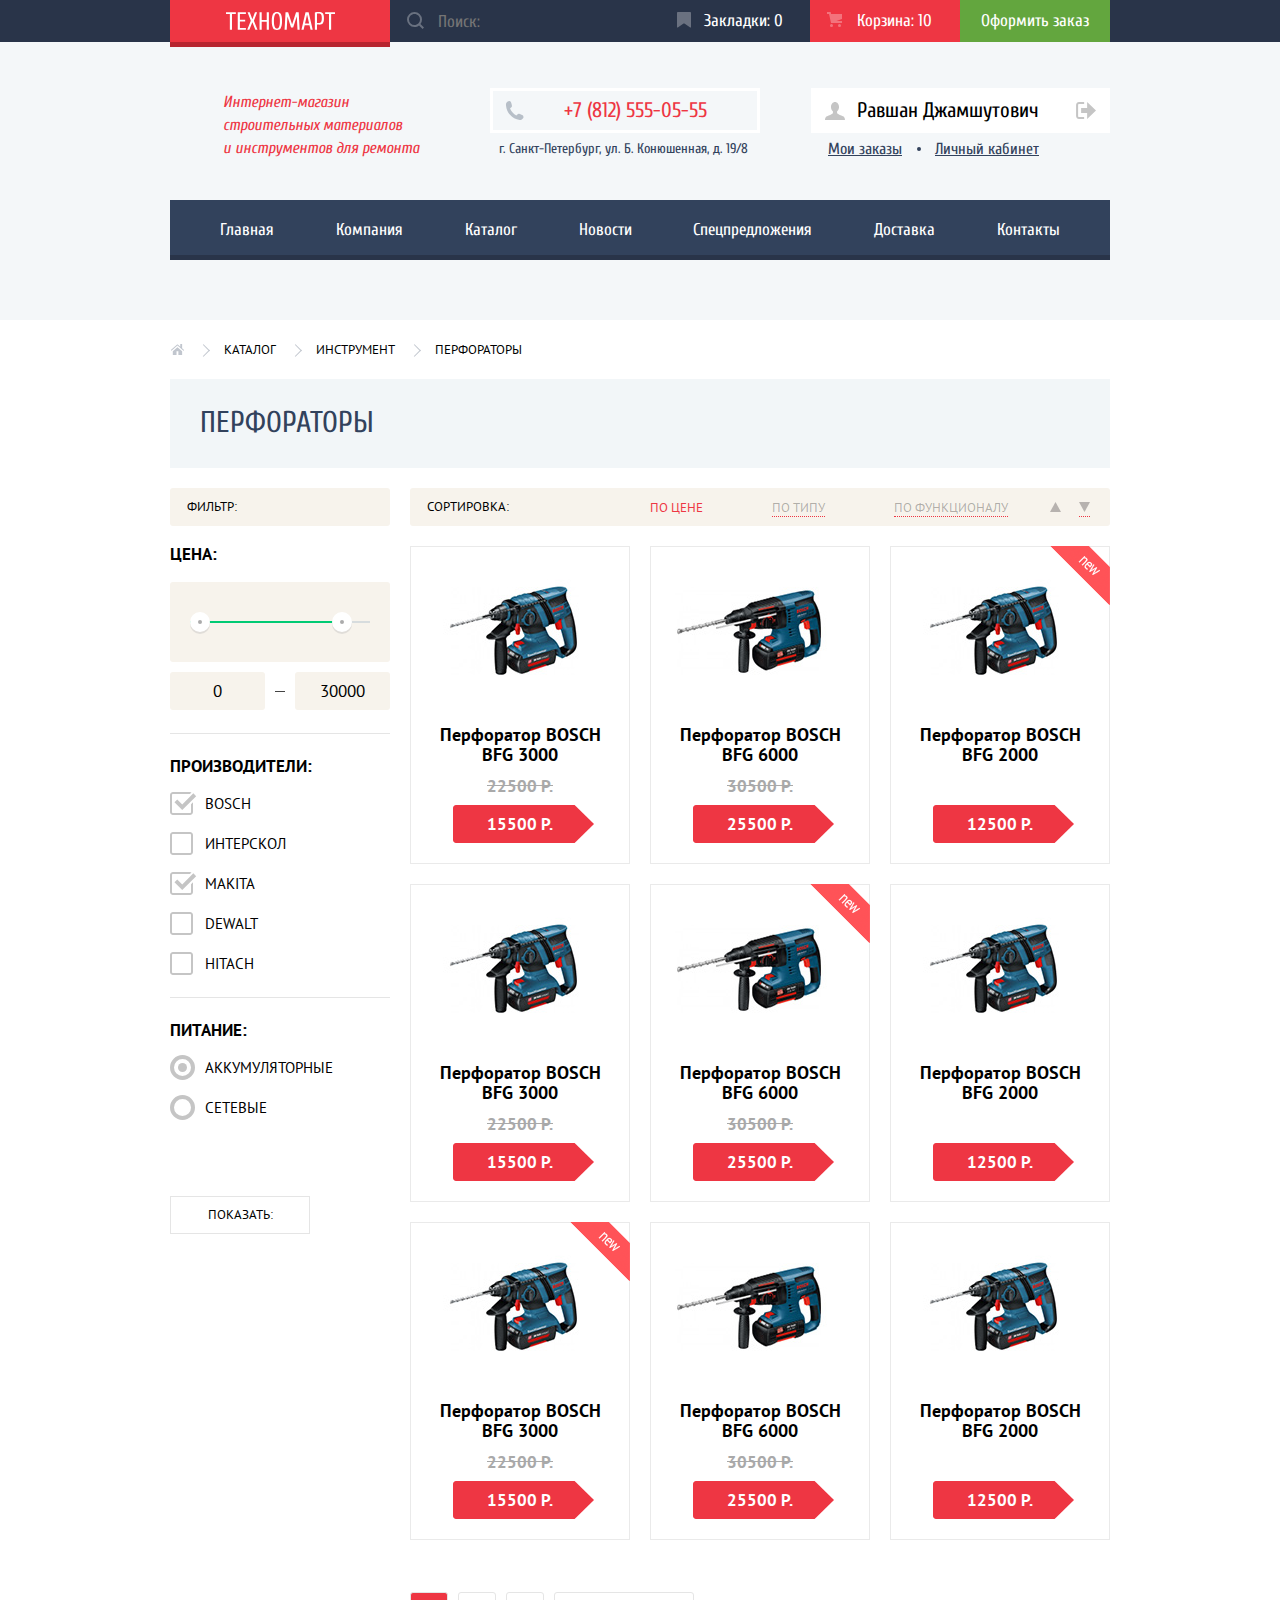
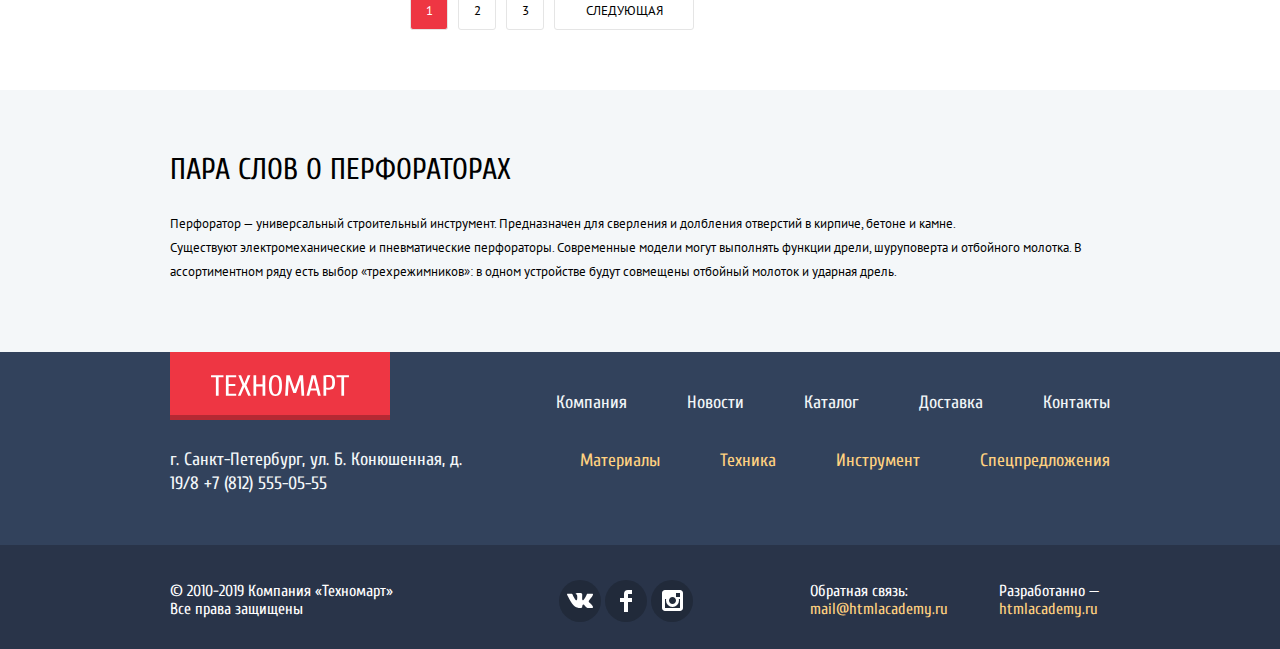
==== commit 4cec32e3: "secondary - 13" ====
--- a/catalog.html
+++ b/catalog.html
@@ -4,7 +4,7 @@
     <meta charset="utf-8">
     <title>Каталог интернет-магазина «Техномарт»</title>
     <link href="css/normalize.css" rel="stylesheet">
-    <link href="css/style.css" rel="stylesheet">
+    <link href="css/style-min.css" rel="stylesheet">
     <link href="https://fonts.googleapis.com/css?family=Cuprum:400,400i,700&display=swap&subset=cyrillic" rel="stylesheet">
     <link href="https://fonts.googleapis.com/css?family=PT+Sans:400,700&display=swap&subset=cyrillic" rel="stylesheet">
   </head>
--- a/css/style-min.css
+++ b/css/style-min.css
@@ -0,0 +1 @@
+html{box-sizing:border-box}body{min-width:960px}body,.list-style,.text,.title,.address,.site-navigation,.promo-item-title,.slider-title,.slider-comment,.slider-image,.section-title,.name-item,.price-item,.old-price,.item-overlay li,.service-title,.service-heading-wrapper .text,.service-page-title,.delivery-page .text,.guarantee-page .text,.credit-page .text,.page-title,.filter-title,.form-field,.sorting-title,.sorting-list,.sorting-priority,.aside-title,.footer-address,.footer-navigation,.copyright,.social,.footer-feedback,.footer-developed,.contacts-title,.info-title{margin:0}body,.list-style,.visually-hidden,.search,.header-search .button-search,.phone,.slider-dots-1,.slider-dots-2,.form-field,.footer-navigation,.modal-map,.modal-feedback,.modal-notify,.button-close{padding:0}body,.card-button{font-family:"Cuprum","Arial",sans-serif}body,.user-item,.name-item .name,.service-title,.breadcrumbs-list a,.filter-title,.form-field .range-price,.sorting-title,.aside-title,.user-profile:focus,.user-profile:hover,.sorting-list a:focus:not(.active),.sorting-list a:hover:not(.active),.notify-button .button-white,.search:focus{color:#000}a,.footer-top-navigation a:active,.footer-bottom-navigation a:active,.footer-developed a:active,.footer-feedback a:active{text-decoration:none}img{max-width:100%;height:auto}.list-style{list-style:none}.text,.name-item .name,.price-item,.breadcrumbs-list a,.filter-title,.form-legend,.form-field .range-price,.filter-button,.sorting-title,.sorting-list a,.pagination-list a,.form-power label,.form-developed label{font-family:"PT Sans","Arial",sans-serif}.text,.breadcrumbs-list a,.filter-title,.filter-button,.sorting-title,.sorting-list a,.pagination-list a{font-size:13px}.text,.address,.slider-comment,.footer-address,.footer-navigation{line-height:24px}.visually-hidden,.header-search .button-search,.icon-bookmark,.icon-cart,.phone img,.user-login svg,.user-profile svg,.user-login-menu li:nth-child(2n)::before,.promo-material .new-flag,.promo-item img,.slider-image,.button-left,.button-right,.slider-dots-1,.slider-dots-2,.card-item .new-flag,.price-item::before,.card-item .item-overlay,.button-buy img,.service-list::after,.service-page img,.partnership li::before,.breadcrumbs-list,.breadcrumbs-list li:not(:first-child)::before,.range-runner-min,.range-runner-max,.form-developed label::before,.form-developed label::after,.form-power label::before,.form-power label::after,.notify::before,.button-close{position:absolute}.visually-hidden{width:1px;height:1px;margin:-1px;border:0;clip:rect(0 0 0 0);overflow:hidden}.button,.price-item::before,.card-button,.price-controls,.form-field .range-price,.filter-button,.pagination-list a,.form-item input{height:38px}.button,.container,.form-item{padding:0 10px}.button,.container,.header-top .container,.header-bookmark,.header-cart,.header-buy,.header-contacts,.phone,.user-menu,.user-item,.user-login,.user-reg,.user-profile,.user-logout,.user-login-menu,.site-navigation,.site-navigation li,.site-navigation a,.promo-wrapper,.right-promo-wrapper,.promo-item,.slider-promo,.title-wrapper,.catalog-items,.catalog-items li,.card-item,.name-item .name,.price-item,.price,.card-item .item-overlay,.card-button,.manufacturer-items,.manufacturer-item,.manufacturer-item a,.service-heading-wrapper,.service-list,.service-button,.service-page,.breadcrumbs-list,.page-title,.catalog-page-column,.filter,.filter-title,.form-legend,.range-controls,.price-controls,.filter-button,.sorting,.sorting-list,.sorting-priority,.pagination-list,.pagination-list li,.pagination-list a,.logo-down,.footer-navigation-wrapper,.footer-navigation,.social,.social li,.social a,.footer-feedback-wrapper,.form-feedback,.form-wrapper,.form-item,.logo-top,.logo-index,.delivery-page,.service-wrapper,.slider-2,.footer-logo-wrapper,.service-list li,.notify-button,.form-button{display:flex}.button,.header-bookmark,.header-cart,.header-buy,.user-item,.user-reg,.site-navigation,.site-navigation li,.site-navigation a,.name-item .name,.price,.card-item .item-overlay,.card-button,.manufacturer-item a,.range-controls,.filter-button,.pagination-list li,.pagination-list a,.logo-down,.social a,.logo-top,.logo-index,.notify-button,.form-button{justify-content:center}.button,.header-top .container,.header-bookmark,.header-cart,.header-buy,.header-contacts,.phone,.user-item,.user-login,.user-reg,.user-profile,.user-login-menu,.site-navigation a,.title-wrapper,.price-item,.price,.card-item .item-overlay,.card-button,.manufacturer-item a,.service-button,.page-title,.filter-title,.range-controls,.price-controls,.filter-button,.sorting,.pagination-list li,.pagination-list a,.logo-down,.social a,.form-feedback,.logo-top,.logo-index,.notify-button,.form-button{align-items:center}.button,.card-button,.filter-title,.range-controls,.form-field .range-price,.sorting,.pagination-list a,.form-item input,.form-item textarea{border-radius:3px}.button,.search,.header-search .button-search,.button-left,.button-right,.button-buy,.form-field,.form-field .range-price,.sorting-list .active,.sorting-list a:active:not(.active),.button-close,.sorting-priority a:active:not(.active),.sorting-priority a:hover:not(.active),.sorting-priority a:focus:not(.active),.sorting-priority a{border:none}.button,.address,.card-button{font-size:14px}.button,.header-top a,.search,.price-item,.card-button,.breadcrumbs-list a,.filter-title,.form-field .range-price,.filter-button,.sorting-title,.sorting-list a,.pagination-list a,.copyright,.footer-feedback,.footer-developed,.form-item label{line-height:18px}.button,.form-field .range-price,.form-button .button,.notify-button a{text-align:center}.button,.header-top a,.search,.site-navigation a,.promo-item,.slider-title,.slider-comment,.price,.button-buy,.service-button,.pagination-list .active,.copyright,.footer-feedback,.footer-developed,.service-button:focus,.service-button:hover{color:#fff}.button,.slider-dots-2,.price,.pagination-list .active,.logo-down,.logo-top,.logo-index,.social a:active,.header-cart.active,.social a:hover,.social a:focus,.header-bookmark.active{background-color:#ee3643}.button,.slider-title,.section-title,.card-button,.service-title,.service-page-title,.breadcrumbs-list a,.page-title,.filter-title,.form-legend,.filter-button,.sorting-title,.sorting-list a,.pagination-list a,.aside-title,.contacts-title,.info-title,.form-power label,.form-developed label{text-transform:uppercase}.container{width:960px;margin:0 auto}.main-header{min-height:320px;margin-bottom:59px}.main-header,.header-middle,.service,.aside{background-color:#f4f7f9}.header-top{min-height:42px;margin-bottom:46px}.header-top .container{min-height:42px}.header-top,.header-top .container,.search,.header-search .button-search,.header-bookmark,.header-cart,.footer-down,.site-navigation a:focus,.site-navigation a:hover,.service-button:focus,.service-button:hover{background-color:#293449}.header-top .container,.user-menu,.user-login-menu,.site-navigation,.promo-wrapper,.promo-item,.catalog-items,.card-item,.manufacturer-items,.sorting-list,.footer-navigation,.form-wrapper,.modal-notify,.notify-button,.form-button{flex-wrap:wrap}.header-top .container,.user-menu,.user-login,.footer-navigation{justify-content:flex-end}.header-top a,.search,.site-navigation a,.price-item,.form-legend,.form-field .range-price{font-size:17px}.header-search,.search,.header-contacts,.phone{width:270px}.header-search,.header-bookmark,.header-cart,.phone,.user-login,.user-profile,.promo-item,.slider-promo,.card-item,.price-item,.button-buy,.service .container,.service-list,.service-page,.partnership li,.range-controls,.notify,.breadcrumbs-list li,.breadcrumbs,.user-login-menu li,.form-power label,.form-developed label,.notify-button,.form-button{position:relative}.search,.header-bookmark,.header-cart,.header-buy,.social a,.logo-top,.logo-index{height:42px}.search{padding-left:48px}.search,.manufacturer-item:focus,.manufacturer-item:hover,.form-item textarea:focus,.form-item input:focus{outline:none}.header-search .button-search{width:17px;height:17px;order:-1}.header-search .button-search,.icon-bookmark,.icon-cart{top:12px;left:17px}.card-item-image{order:-1;width:218px;height:170px}.header-search .button-search,.button-left,.button-right,.slider-dots-1,.slider-dots-2,.card-button,.range-runner,.filter-button,.button-close{cursor:pointer}.search:focus + .button-search,.user-item,.slider-dots-1,.card-item .item-overlay,.button-bookmark,.modal-map,.modal-feedback,.modal-notify,.service-button:active,.service-button.active,.notify-button .button-white,.search:focus{background-color:#fff}.header-bookmark,.header-cart,.header-buy,.user-reg{width:150px}.header-bookmark,.user-login-menu,.filter-title{padding-left:17px}.icon-bookmark{margin-right:13px}.icon-bookmark,.icon-cart,.button-bookmark:active,.manufacturer-item:active,.sorting-navigation path{opacity:0.3}.header-cart,.site-navigation{padding-left:19px}.icon-cart{margin-right:17px}.header-buy,.button-buy{background-color:#63a63e}.header-buy:active,.site-navigation a:active,.header-cart:active,.header-bookmark:active{color:rgba(255,255,255,0.5)}.header-buy:active,.button-buy:active{background-color:#518534}.header-middle{padding-bottom:39px}.title{width:200px;min-height:69px;margin-top:3px;margin-right:70px;margin-left:53px;line-height:23px;font-style:italic}.title,.user-login-menu a,.copyright,.footer-feedback,.footer-developed{font-size:16px}.title,.section-title,.service-title,.service-page-title,.page-title,.filter-title,.sorting-title,.aside-title,.footer-address,.contacts-title,.info-title{font-weight:400}.title,.phone,.sorting-list .active,.sorting-list a:active:not(.active),.user-login-menu a:focus,.user-item:focus,.user-login-menu a:hover,.user-item:hover,.footer-developed a:active,.footer-feedback a:active{color:#ee3643}.header-contacts{margin-right:51px}.header-contacts,.right-promo-wrapper,.promo-item,.slider,.card-item .item-overlay,.service .container,.service-heading-wrapper,.service-list,.service-page,.filter,.aside .container,.footer-navigation-wrapper,.form-feedback,.form-item,.manufacturer .container,.top-item .container,.footer-logo-wrapper,.service-list li{flex-direction:column}.phone,.user-item{height:45px}.phone{padding-left:71px;border:3px solid #fff}.phone,.user-item,.service-button{font-size:21px}.phone img{top:10px;left:12px}.button-buy img{left:12px}.address,.form-feedback{width:inherit}.address{padding:4px 9px 0}.address,.user-login-menu a,.section-title,.button-bookmark,.service-page-title,.page-title,.service-button:active,.service-button.active{color:#32425c}.user-menu{min-width:299px;max-width:299px}.user-menu,.form-wrapper{align-content:flex-start}.user-item{padding:0 25px;margin-bottom:5px;margin-left:10px}.user-item,.site-navigation li,.site-navigation a,.name-item,.price-item,.form-item,.form-item input,.form-button .button,.notify-button a{flex-grow:1}.user-login{width:121px}.user-login,.user-reg,.user-profile,.user-logout{flex-grow:0}.user-login svg{top:14px;left:14px}.user-profile svg{left:14px}.user-item:active path{fill:#c5c5c5}.user-profile{width:249px;margin-left:0;padding:0 0 0 46px}.user-profile,.sorting-list{justify-content:flex-start}.user-logout{width:50px;margin:0 0 5px;padding:10px 4px}.user-login-menu{width:299px;min-height:18px;margin-top:2px;padding-right:71px}.user-login-menu,.promo-wrapper,.right-promo-wrapper,.slider,.title-wrapper,.manufacturer-items,.service-heading-wrapper,.bottom-column,.catalog-page-column,.price-controls,.sorting,.sorting-priority,.footer-up .container,.social,.footer-feedback-wrapper,.form-wrapper{justify-content:space-between}.user-login-menu li:nth-child(2n){padding-left:31px}.user-login-menu li:nth-child(2n)::before,.price-item::before,.service-list::after,.partnership li::before,.breadcrumbs-list li:not(:first-child)::before,.form-developed label::before,.form-developed label::after,.form-power label::before,.form-power label::after,.notify::before,.form-power input[type="radio"]:checked + label::after,.form-developed input[type="checkbox"]:checked + label::after{content:""}.user-login-menu li:nth-child(2n)::before{top:7px;left:13px;border-radius:5px;border:2px solid #32425c}.user-login-menu a{line-height:16px}.user-login-menu a,.footer-developed a:focus,.footer-top-navigation a:focus,.footer-bottom-navigation a:hover,.footer-bottom-navigation a:focus,.footer-feedback a:hover,.footer-developed a:hover,.footer-feedback a:focus,.footer-top-navigation a:hover{text-decoration:underline}.header-down{padding-bottom:60px}.main-navigation,.promo-wrapper,.page-title,.aside-text,.modal-map{width:940px}.main-navigation,.slider-promo,.service-button,.footer-up{background-color:#32425c}.main-navigation{box-shadow:inset 0 -5px 0 0 #293449}.site-navigation{min-height:60px;padding-right:19px}.site-navigation,.site-navigation li,.catalog-items li,.footer-navigation-wrapper{align-items:stretch}.site-navigation li{min-width:114px;height:60px}.site-navigation a{padding:0 30px}.site-navigation a,.logo-down,.manufacturer-item:nth-child(3)img,.manufacturer-item:nth-child(2)img{padding-bottom:4px}.promo{margin-bottom:33px}.promo-wrapper{min-height:409px}.promo-wrapper,.card-item,.manufacturer-items,.modal-notify{align-content:space-between}.right-promo-wrapper{min-height:286px}.promo-item,.button-contact,.footer-feedback-wrapper{width:300px}.promo-item{height:123px;padding:15px 22px;justify-content:space-around}.promo-item,.slider-promo,.title-wrapper,.catalog-items li,.manufacturer-item,.page-title,.sorting,.form-power li:not(:last-child),.form-developed li:not(:last-child){margin-bottom:20px}.promo-material{background-color:#ffbf47}.promo-material .new-flag{top:0;left:240px}.slider-image{top:0;z-index:0}.promo-material .new-flag,.slider div,.slider-button,.card-item .new-flag,.price,.service-title,.service-page-title,.delivery-page .text,.guarantee-page .text,.credit-page .text{z-index:1}.promo-tool{background-color:#3bbce3}.promo-equipment{background-color:#dc91d8}.promo-sale{background-color:#8ed78f}.promo-delivery{background-color:#ffc047}.promo-item-title{font-size:24px}.promo-item-title,.slider-title,.name-item .name,.price-item,.service-button,.partnership,.form-legend{font-weight:700}.promo-item-title,.service-button,.form-legend{line-height:30px}.promo-button,.card-button,.footer-feedback,.footer-developed{width:135px}.promo-button{background-color:rgba(0,0,0,0.1)}.promo-button:active{background-color:rgba(0,0,0,0.3)}.promo-material img{top:31px;left:213px}.promo-equipment img{top:31px;left:191px}.promo-tool img{top:33px;left:197px}.promo-delivery img{left:191px;top:32px}.promo-sale img{top:26px;left:196px}.slider-promo,.modal-feedback,.modal-notify,.notify-button,.form-button{width:620px}.slider-promo,.slider{height:266px}.slider{padding-top:19px;padding-bottom:22px}.slider-title{padding-left:23px;font-size:36px}.service-page-title{font-size:36px;padding-bottom:23px}.slider-comment{padding-left:25px}.slider-comment,.name-item .name,.partnership,.footer-address,.footer-navigation,.form-item label{font-size:18px}.service-page img{z-index:0}.slider-button{margin-left:25px;width:195px}.sorting-priority{margin-left:25px;width:40px}.button-credit{width:195px}.button-left,.button-right{background:transparent}.button-left{top:113px;left:20px}.button-right{top:113px;right:15px}.range-runner-min{left:20px;top:30px}.slider-dots-1,.slider-dots-2,.service-list::after,.price-dash{width:10px}.slider-dots-1{height:10px;bottom:36px;left:295px}.slider-dots-2{height:10px;bottom:36px;right:295px}.slider-dots-1,.slider-dots-2{border:2px solid #fff}.slider-dots-1,.slider-dots-2,.range-runner,.form-power label::before,.form-power label::after{border-radius:50%}.top-item{margin-bottom:1px}.title-wrapper,.page-title{min-height:89px;padding-right:24px;padding-left:30px}.title-wrapper{background-color:#f9f5f0}.section-title,.service-title,.page-title,.aside-title,.notify,.contacts-title,.info-title{font-size:30px}.catalog{width:700px;margin-bottom:60px}.service-page-wrapper{width:700px}.catalog-items li{margin-right:20px}.card-item,.manufacturer-item a,.button-info,.filter,.divider,.logo-down,.logo-top,.logo-index{width:220px}.card-item{min-height:318px;border:solid 1px #eaeaea}.card-item .new-flag{top:-1px;right:-1px}.card-item:hover,.manufacturer-item:focus,.manufacturer-item:hover{box-shadow:0 10px 25px 0 rgba(41,52,73,0.5)}.name-item,.footer-address{min-height:40px}.name-item{margin-top:4px}.breadcrumbs-list .icon-home{margin-top:4px}.name-item,.card-item-image{margin-bottom:4px}.name-item,.form-item input{padding:0 15px}.name-item .name,.partnership,.form-power label,.form-developed label{line-height:20px}.card-item .item-overlay{width:218px;height:170px;top:1px;left:1px}.price-item{min-height:94px;flex-direction:column-reverse}.price-item::before{bottom:20px;left:42px;width:141px;background-image:url("../img/item-button.svg")}.price{margin-top:10px;margin-bottom:30px}.price,.old-price,.sorting-list .active,.pagination-list .active{cursor:default}.old-price{margin-top:5px;color:#a9a9a9}.old-price,.range-controls,.form-item label{margin-bottom:10px}.card-item .item-overlay,.form-power input[type="radio"],.form-developed input[type="checkbox"]{opacity:0}.item-overlay li{margin-bottom:8px}.button-buy{box-shadow:inset 0 -3px #367315}.button-buy:active{box-shadow:none}.button-bookmark{border:3px solid #63a63e}.button-bookmark:active,.button-bookmark:focus,.button-bookmark:hover{border:3px solid #32425c}.manufacturer{padding-bottom:65px}.manufacturer-items{min-height:310px}.manufacturer-item:active{box-shadow:0 4px 10px 0 rgba(41,52,73,0.5)}.manufacturer-item a{height:145px;border:1px solid #eaeaea}.manufacturer-item:nth-child(4)img{padding-bottom:14px}.manufacturer-item:nth-child(5)img,.service-title,.service-list{padding-top:4px}.manufacturer-item:nth-child(5)img,.manufacturer-item:nth-child(8)img,.footer-address{padding-left:2px}.manufacturer-item:nth-child(6)img{padding-right:2px}.manufacturer-item:nth-child(7)img{padding-bottom:2px}.service-button{padding-bottom:2px;width:240px;height:62px;padding-left:22px}.manufacturer-item:nth-child(8)img{padding-bottom:6px}.service{min-height:522px;margin-bottom:78px}.service-heading-wrapper{min-height:110px;margin-top:60px;margin-bottom:64px}.service-title{padding-bottom:24px}.service-heading-wrapper .text{width:425px;min-height:37px}.service-list{min-height:183px}.service-list::after{height:279px;right:0;top:-48px;background-image:url("../img/shadow.png")}.form-item{width:240px;margin:0 0 20px}.service-button,.service-button:focus,.service-button:hover{box-shadow:0 1px 0 0 #293449,inset 0 1px 0 0 #405069}.service-page{min-height:280px;padding-left:80px}.delivery-page .text{width:296px}.delivery-page .text,.guarantee-page .text,.credit-page .text,.footer-down{padding-bottom:27px}.guarantee-page .text{width:418px}.credit-page .text{width:310px}.service-page:first-child img{right:1px}.service-page:first-child img,.service-page:nth-child(2)img,.service-page:nth-child(3)img{bottom:0}.service-page:nth-child(2)img{right:-8px}.service-page:nth-child(3)img{right:-10px}.bottom-column{padding-bottom:86px}.info .text{width:550px;margin-bottom:23px}.info .text:nth-of-type(2){width:415px}.partnership{padding-bottom:16px;padding-left:36px}.partnership li{padding-bottom:19px}.partnership li::before{display:block;width:25px;left:-36px;top:8px;border:1px solid #ee3643}.form-item label{display:block;font-weight:600}.form-power label::before{width:25px;top:-3px;display:inline-block;vertical-align:middle;height:25px;border:4px solid #c5c5c5}.pagination-list a:active{border:1px solid #ee3643}.contacts .text{width:180px;padding-bottom:30px}.range-controls .scale{width:180px;height:2px;background-color:#d7dcde}.contact-map{margin-bottom:36px}.breadcrumbs-list{top:-39px}.breadcrumbs-list li:not(:first-child){margin-left:40px}.form-power label::after{width:9px;height:9px;display:inline-block;vertical-align:middle;top:5px;left:-9px;background-color:#c5c5c5}.page-title{background-color:#f2f6f8}.filter-title{min-width:220px}.form-item input{min-width:220px}.filter-title,.sorting{min-height:38px}.filter-title,.form-legend,.form-wrapper{margin-bottom:13px}.filter-title,.range-controls,.form-field .range-price,.sorting{background-color:#f7f3ec}.range-controls{height:80px}.range-controls .bar{height:2px;width:152px;background-color:#00ca74}.range-runner{width:20px;height:20px;box-shadow:0 2px rgba(171,171,171,0.3);border:8px solid #fff;background-color:rgb(171,171,171)}.range-runner-max{top:30px;left:162px}.form-field .range-price{width:95px}.form-developed label::before{top:-2px;width:23px;height:23px;background-image:url("../img/checkbox-off.svg")}.form-developed label::after{top:-2px;height:23px;width:27px;background-image:url("../img/checkbox-on.svg")}.form-developed label::before,.form-developed label::after,.form-power label::before{left:-17px}.filter-button{min-width:140px;margin-top:78px}.filter-button,.pagination-list a{border:1px solid #e5e5e5}.filter-button,.form-item input,.form-item textarea{background-color:#fff}.sorting{padding:0 0 0 17px}.sorting-list{width:460px;padding:9px 0}.form-item textarea{width:460px;height:114px;padding:7px 15px;resize:none}.sorting-list > li:not(:last-child){min-width:115px;margin-right:7px;padding-right:10px}.sorting-list a,.user-login-menu a:active,.user-item:active{color:rgba(0,0,0,0.3)}.sorting-navigation.active path,.button-buy:active .icon-cart,.button-search:focus .icon-search,.search:hover + .button-search .icon-search,.header-bookmark:hover .icon-bookmark,.header-bookmark:focus .icon-bookmark,.header-bookmark.active:hover .icon-cart,.header-bookmark.active:focus .icon-cart,.header-cart:hover .icon-cart,.header-cart:focus .icon-cart,.header-cart.active:hover .icon-cart,.header-cart.active:focus .icon-cart,.card-item:hover .item-overlay,.item-overlay:focus-within,.button-buy:hover .icon-cart,.button-buy:focus .icon-cart,.button-search:hover .icon-search,.sorting-navigation:focus:not(.active)path,.sorting-navigation:hover:not(.active)path{opacity:1}.sorting-navigation.active path,.sorting-navigation:active:not(.active)path,.search:focus + .button-search .icon-search,.button-search:active .icon-search{fill:#ee3643}.pagination-list{margin-top:32px}.pagination-list li{margin-right:10px}.pagination-list li:last-child a{width:140px}.pagination-list a{width:38px;color:#000}.aside .container{padding-top:63px;padding-bottom:68px}.aside-title,.contacts-title,.info-title{margin-bottom:24px}.footer-up{padding-bottom:28px}.logo-down{height:68px;margin-bottom:28px;box-shadow:inset 0 -5px 0 0 rgba(0,0,0,0.24)}.footer-address{width:325px;color:#f3f7f9}.footer-address a{color:#f3f7f9}.footer-navigation-wrapper{margin-top:39px}.footer-top-navigation{margin-bottom:34px}.footer-bottom-navigation{margin-bottom:44px}.footer-top-navigation a{color:#f1f5f7}.footer-top-navigation a:active{color:rgba(241,245,247,0.5)}.footer-bottom-navigation a:active{color:rgba(255,209,128,0.5)}.footer-down{padding-top:35px}.copyright{width:228px;margin-right:113px;padding-top:2px}.footer-feedback-wrapper{padding-top:2px;margin-left:69px}.social-wrapper{margin:0 46px}.social{min-width:132px;padding-left:0}.social li{margin:0 2px}.social a{width:42px;border-radius:50px}.social a,.header-cart:focus,.search:hover + .button-search,.header-bookmark:hover,.header-bookmark:focus,.header-cart:hover,.search:hover{background-color:#212a3a}.footer-developed{padding-left:24px}.modal-map{height:446px;margin-left:-470px}.modal-map,.modal-feedback{margin-top:-200px;box-shadow:0 -7px #ee3643,0px 20px 40px 0 rgba(0,0,0,0.75)}.modal-map,.modal-feedback,.modal-notify{position:fixed;top:50%;left:50%;z-index:10}.modal-map,.modal-feedback,.modal-notify,.credit-page,.guarantee-page,.slider-1{display:none}.modal-feedback{min-height:423px}.modal-feedback,.modal-notify{margin-left:-320px}.form-feedback{margin-top:46px}.form-wrapper{width:480px;margin:0 70px}.form-item.textarea{width:480px}.form-item input,.form-item textarea{border:2px solid #dee3e4}.form-button .button{max-width:460px;margin:10px}.notify-button a{margin:10px;max-width:220px}.modal-notify{min-height:275px;margin-top:-138px;box-shadow:0 -7px #ee3643,0 20px 40px 0 rgba(41,52,73,0.75)}.notify{width:458px;margin:53px 81px 56px;padding:10px;padding-left:98px}.notify::before{width:66px;height:66px;top:-5px;left:0;background:url("../img/modal-check.svg")no-repeat 0 0}.button-close{width:21px;height:21px;top:9px;right:9px;background-color:transparent}*::after,*::before,*{box-sizing:inherit}.header-cart.active:focus,.button:focus,.logo-top:hover,.logo-top:focus,.header-bookmark.active:hover,.header-bookmark.active:focus,.header-cart.active:hover,.button:hover{background-color:#ca2c37}.logo-top,.logo-index{box-shadow:0 5px 0 0 #B72530}.logo-top:active,.button:active{background-color:#ba2732}.header-cart.active:active .icon-cart,.header-bookmark.active:active .icon-cart,.header-cart:active .icon-cart,.header-bookmark:active .icon-bookmark{opacity:0.5}.header-cart.active:active{background:#ba2732}.header-bookmark.active:active{background:#ba2732}.button-buy:focus,.header-buy:focus,.button-buy:hover,.header-buy:hover{background-color:#5fbb2d}.user-item:focus path{fill:#32425c}.user-item:hover path{fill:#32425c}.promo-button:focus,.promo-button:hover{background-color:rgba(0,0,0,0.2)}.button-manufacturer{min-width:253px}.button-top-item{min-width:253px}.index-item-wrapper .catalog-items li:nth-child(4n){margin-right:0}.catalog-item-wrapper .catalog-items li:nth-child(3n){margin-right:0}.service-button:active,.service-button.active{box-shadow:0 1px 0 0 #fff,inset 0 1px 0 0 #fff}.form-power label{padding-left:18px;font-size:15px}.form-developed label{padding-left:18px;font-size:15px}.form-power input[type="radio"] + label::after,.form-developed input[type="checkbox"]:checked + label::before,.form-developed input[type="checkbox"] + label::after{content:none}.form-power input[type="radio"]:focus + label::before,.form-developed input[type="checkbox"]:focus + label::after,.form-developed input[type="checkbox"]:focus + label::before{outline:rgb(59,153,252)auto 5px}.sorting-list a:hover:not(.active){border-bottom:1px solid #ee3643}.sorting-navigation:focus:not(.active)path{fill:#000}.sorting-navigation:hover:not(.active)path{fill:#000}.pagination-list a:focus{border:1px solid #bdc6ca}.pagination-list a:hover{border:1px solid #bdc6ca}.footer-bottom-navigation li{padding-left:60px}.footer-top-navigation li{padding-left:60px}.footer-developed a,.footer-feedback a,.footer-bottom-navigation a{color:#ffd180}.form-item textarea:hover{border:2px solid #b5b5b5}.form-item input:hover{border:2px solid #b5b5b5}.form-item textarea:focus{border:2px solid #ee3643}.form-item input:focus{border:2px solid #ee3643}.notify-button,.form-button{min-height:112px;padding:0 70px;background-color:#f1f1f1}.price-dash{height:1px;border-bottom:1px solid #444}.breadcrumbs-list li:not(:first-child)::before{width:9px;height:9px;left:-25px;top:6px;border-left:1px solid #c1c6ce;border-bottom:1px solid #c1c6ce;transform:rotate(225deg)}.divider{margin:23px 0 17px;border-bottom:1px solid #e5e5e5}.sorting-list a{border-bottom:1px dotted #ee3643}.sorting-list a:focus:not(.active){border-bottom:1px solid #ee3643}.price-item::before,.service-list::after,.form-developed label::before,.form-developed label::after{background-repeat:no-repeat;background-position:0 0}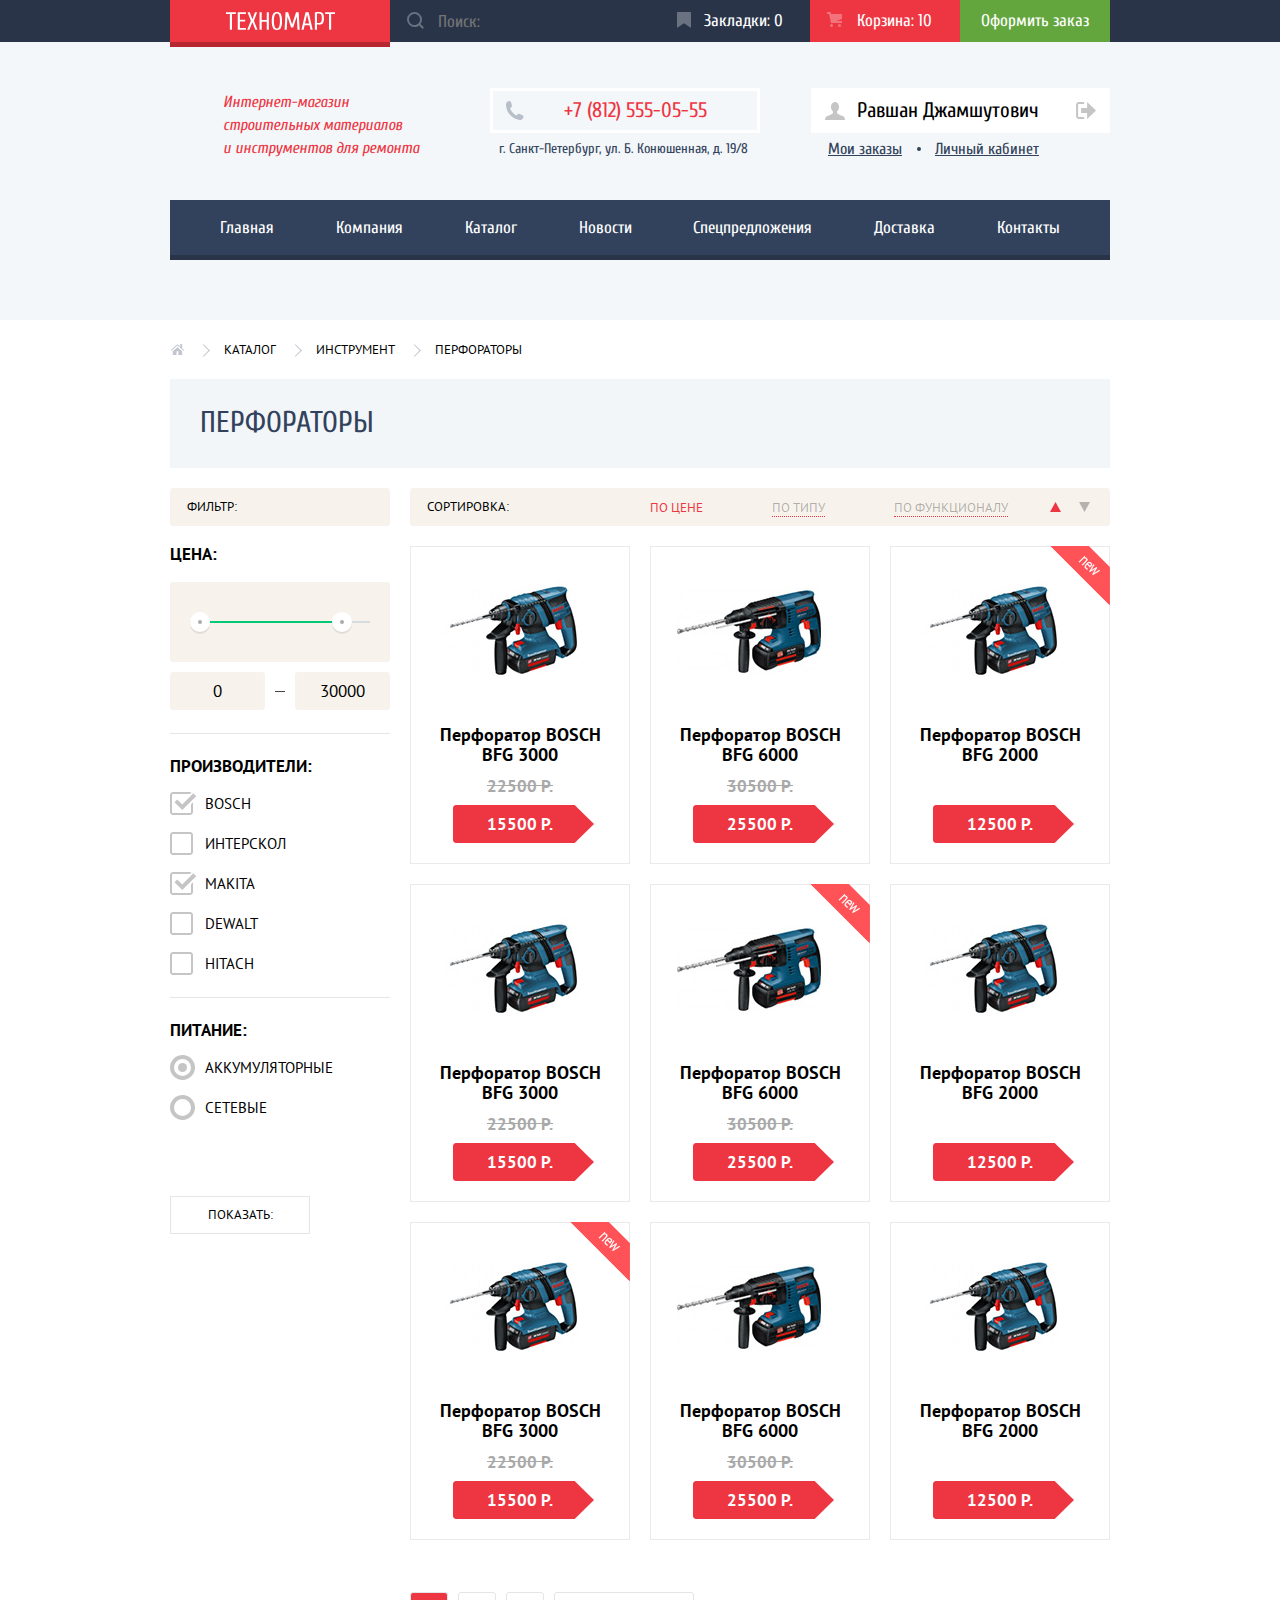
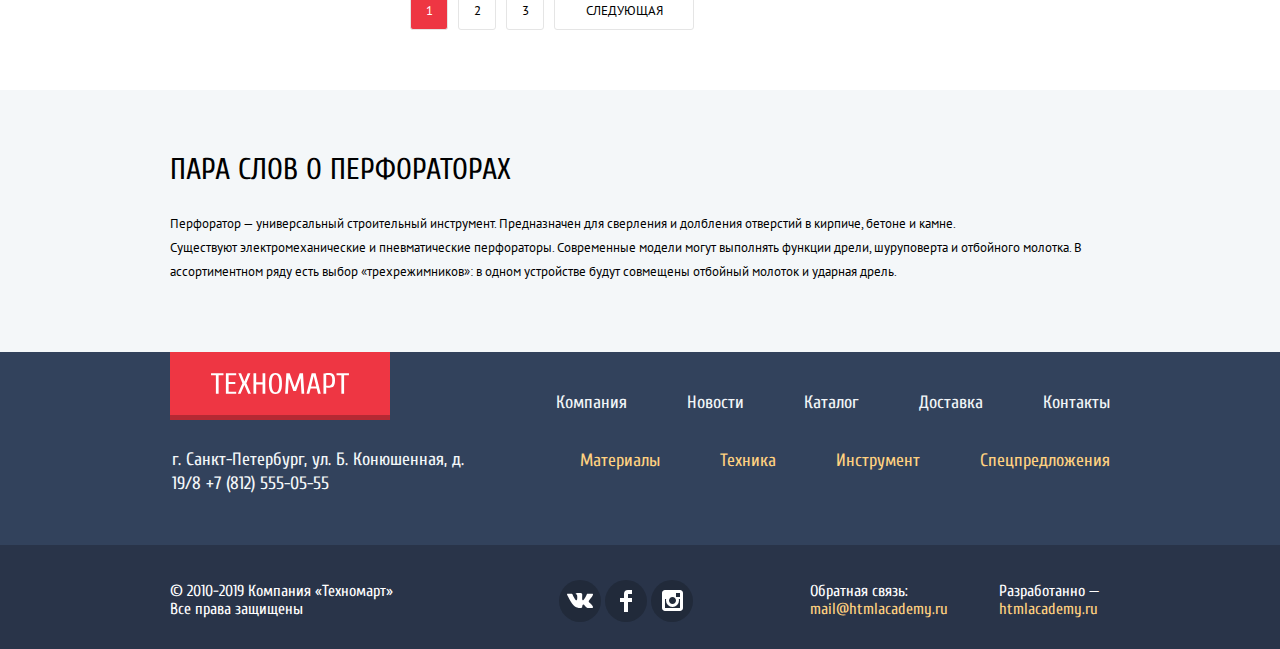
==== commit 9d8dd888: "js form and notify" ====
--- a/catalog.html
+++ b/catalog.html
@@ -4,7 +4,7 @@
     <meta charset="utf-8">
     <title>Каталог интернет-магазина «Техномарт»</title>
     <link href="css/normalize.css" rel="stylesheet">
-    <link href="css/style-min.css" rel="stylesheet">
+    <link href="css/style.css" rel="stylesheet">
     <link href="https://fonts.googleapis.com/css?family=Cuprum:400,400i,700&display=swap&subset=cyrillic" rel="stylesheet">
     <link href="https://fonts.googleapis.com/css?family=PT+Sans:400,700&display=swap&subset=cyrillic" rel="stylesheet">
   </head>
@@ -504,5 +504,6 @@
         <img src="img/form-close.svg" width="21" height="21" alt="" aria-hidden="true">
       </button>
     </section>
+    <script src="js/script-catalog.js"></script>
   </body>
 </html>
--- a/css/style.css
+++ b/css/style.css
@@ -0,0 +1,2238 @@
+/* global */
+
+html {
+  box-sizing: border-box;
+}
+
+*,
+*::before,
+*::after {
+  box-sizing: inherit;
+}
+
+body {
+  min-width: 960px;
+  margin: 0;
+  padding: 0;
+  font-family: "Cuprum", "Arial", sans-serif;
+  color: #000;
+}
+
+a {
+ text-decoration: none;
+}
+
+img {
+  max-width: 100%;
+  height: auto;
+}
+
+.list-style {
+  list-style: none;
+  margin: 0;
+  padding: 0;
+}
+
+.text {
+  margin: 0;
+  font-family: "PT Sans", "Arial",  sans-serif;
+  font-size: 13px;
+  line-height: 24px;
+}
+
+.visually-hidden {
+  position: absolute;
+  width: 1px;
+  height: 1px;
+  margin: -1px;
+  border: 0;
+  padding: 0;
+  clip: rect(0 0 0 0);
+  overflow: hidden;
+}
+
+.button {
+  height: 38px;
+  padding: 0 10px;
+  display: flex;
+  justify-content: center;
+  align-items: center;
+  border-radius: 3px;
+  border: none;
+  font-size: 14px;
+  line-height: 18px;
+  text-align: center;
+  color: #fff;
+  background-color: #ee3643;
+  text-transform: uppercase;
+}
+
+.button:hover,
+.button:focus {
+  background-color: #ca2c37;
+}
+
+.button:active {
+  background-color: #ba2732;
+}
+
+.container {
+  width: 960px;
+  margin: 0 auto;
+  padding: 0 10px;
+  display: flex;
+}
+
+/* header */
+
+.main-header {
+  min-height: 320px;
+  margin-bottom: 59px;
+  background-color: #f4f7f9
+}
+
+.header-top {
+  min-height: 42px;
+  margin-bottom: 46px;
+  background-color: #293449;
+}
+
+.header-top .container {
+  min-height: 42px;
+  display: flex;
+  flex-wrap: wrap;
+  align-items: center;
+  justify-content: flex-end;
+  background-color: #293449;
+}
+
+.header-top a {
+  font-size: 17px;
+  line-height: 18px;
+  color: #fff;
+}
+
+.logo-index,
+.logo-top {
+  width: 220px;
+  height: 42px;
+  display: flex;
+  justify-content: center;
+  align-items: center;
+  box-shadow: 0px 5px 0 0 #B72530;
+  background-color: #ee3643;
+}
+
+.logo-top:hover,
+.logo-top:focus {
+  background-color: #ca2c37;
+}
+
+.logo-top:active {
+  background-color: #ba2732;
+}
+
+.header-search {
+  width: 270px;
+  position: relative;
+}
+
+.search {
+  width: 270px;
+  height: 42px;
+  padding: 0;
+  padding-left: 48px;
+  font-size: 17px;
+  line-height: 18px;
+  border: none;
+  color: #fff;
+  background-color: #293449;
+  outline: none;
+}
+
+.search:hover {
+  background-color: #212a3a;
+}
+
+.search:focus {
+  color: #000;
+  background-color: #fff;
+}
+
+.header-search .button-search {
+  width: 17px;
+  height: 17px;
+  padding: 0;
+  position: absolute;
+  top: 12px;
+  left: 17px;
+  order: -1;
+  border: none;
+  background-color: #293449;
+  cursor: pointer;
+}
+
+.button-search:hover .icon-search,
+.button-search:focus .icon-search {
+  opacity: 1;
+}
+
+.button-search:active .icon-search {
+  fill: #ee3643;
+}
+
+.search:hover + .button-search{
+  background-color: #212a3a;
+}
+
+.search:hover + .button-search .icon-search {
+  opacity: 1;
+}
+
+.search:focus + .button-search {
+  background-color: #fff;
+}
+
+.search:focus + .button-search .icon-search {
+  fill: #ee3643;
+}
+
+.header-bookmark {
+  width: 150px;
+  height: 42px;
+  padding-left: 17px;
+  position: relative;
+  display: flex;
+  justify-content: center;
+  align-items: center;
+  background-color: #293449;
+}
+
+.icon-bookmark {
+  position: absolute;
+  top: 12px;
+  left: 17px;
+  margin-right: 13px;
+  opacity: 0.3;
+}
+
+.header-bookmark:hover,
+.header-bookmark:focus {
+  background-color: #212a3a;
+}
+
+.header-bookmark:active {
+  color: rgba(255, 255, 255, 0.5);
+}
+
+.header-bookmark:hover .icon-bookmark,
+.header-bookmark:focus .icon-bookmark {
+  opacity: 1;
+}
+
+.header-bookmark:active .icon-bookmark {
+  opacity: 0.5;
+}
+
+.header-bookmark.active {
+  background-color: #ee3643;
+}
+
+.header-bookmark.active:hover,
+.header-bookmark.active:focus {
+  background-color: #ca2c37;
+}
+
+.header-bookmark.active:active {
+  background: #ba2732;
+}
+
+.header-bookmark.active:hover .icon-cart,
+.header-bookmark.active:focus .icon-cart {
+  opacity: 1;
+}
+
+.header-bookmark.active:active .icon-cart {
+  opacity: 0.5;
+}
+
+.header-cart {
+  width: 150px;
+  height: 42px;
+  padding-left: 19px;
+  position: relative;
+  display: flex;
+  justify-content: center;
+  align-items: center;
+  background-color: #293449;
+}
+
+.icon-cart {
+  position: absolute;
+  top: 12px;
+  left: 17px;
+  margin-right: 17px;
+  opacity: 0.3;
+}
+
+.header-cart:hover,
+.header-cart:focus {
+  background-color: #212a3a
+}
+
+.header-cart:active {
+  color: rgba(255, 255, 255, 0.5);
+}
+
+.header-cart:hover .icon-cart,
+.header-cart:focus .icon-cart {
+  opacity: 1;
+}
+
+.header-cart:active .icon-cart {
+  opacity: 0.5;
+}
+
+.header-cart.active {
+  background-color: #ee3643;
+}
+
+.header-cart.active:hover,
+.header-cart.active:focus {
+  background-color: #ca2c37;
+}
+
+.header-cart.active:active {
+  background: #ba2732;
+}
+
+.header-cart.active:hover .icon-cart,
+.header-cart.active:focus .icon-cart {
+  opacity: 1;
+}
+
+.header-cart.active:active .icon-cart {
+  opacity: 0.5;
+}
+
+.header-buy {
+  width: 150px;
+  height: 42px;
+  display: flex;
+  justify-content: center;
+  align-items: center;
+  background-color: #63a63e;
+}
+
+.header-buy:hover,
+.header-buy:focus {
+  background-color: #5fbb2d;
+}
+
+.header-buy:active {
+  color: rgba(255, 255, 255, 0.5);
+  background-color: #518534;
+}
+
+.header-middle {
+  padding-bottom: 39px;
+  background-color: #f4f7f9
+}
+
+.title {
+  width: 200px;
+  min-height: 69px;
+  margin: 0;
+  margin-top: 3px;
+  margin-right: 70px;
+  margin-left: 53px;
+  font-size: 16px;
+  line-height: 23px;
+  font-weight: normal;
+  font-style: italic;
+  color: #ee3643;
+}
+
+.header-contacts {
+  width: 270px;
+  margin-right: 51px;
+  display: flex;
+  flex-direction: column;
+  align-items: center;
+}
+
+.phone {
+  width: 270px;
+  height: 45px;
+  padding: 0;
+  padding-left: 71px;
+  position: relative;
+  border: 3px solid #fff;
+  display: flex;
+  align-items: center;
+  font-size: 21px;
+  color: #ee3643;
+}
+
+.phone img {
+  position: absolute;
+  top: 10px;
+  left: 12px;
+}
+
+.address {
+  width: inherit;
+  margin: 0;
+  padding: 0;
+  padding: 4px 9px 0;
+  font-size: 14px;
+  line-height: 24px;
+  color: #32425c;
+}
+
+.user-menu {
+  min-width: 299px;
+  max-width: 299px;
+  display: flex;
+  flex-wrap: wrap;
+  justify-content: flex-end;
+  align-content: flex-start;
+}
+
+.user-item {
+  height: 45px;
+  padding: 0 25px;
+  margin-bottom: 5px;
+  margin-left: 10px;
+  display: flex;
+  justify-content: center;
+  align-items: center;
+  flex-grow: 1;
+  font-size: 21px;
+  color: #000;
+  background-color: #fff;
+}
+
+.user-login {
+  width: 121px;
+  position: relative;
+  display: flex;
+  flex-grow: 0;
+  justify-content: flex-end;
+  align-items: center;
+}
+
+.user-login svg {
+  position: absolute;
+  top: 14px;
+  left: 14px;
+}
+
+.user-item:hover,
+.user-item:focus {
+  color: #ee3643;
+}
+
+.user-item:active {
+  color: rgba(0, 0, 0, 0.3);
+}
+
+.user-item:hover path,
+.user-item:focus path {
+  fill: #32425c;
+}
+
+.user-item:active path {
+  fill: #c5c5c5;
+}
+
+.user-reg {
+  width: 150px;
+  display: flex;
+  flex-grow: 0;
+  justify-content: center;
+  align-items: center;
+}
+
+.user-profile {
+  width: 249px;
+  margin-left: 0;
+  padding: 0 0 0 46px ;
+  position: relative;
+  display: flex;
+  justify-content: flex-start;
+  align-items: center;
+  flex-grow: 0;
+}
+
+.user-profile:hover,
+.user-profile:focus {
+  color: #000;
+}
+
+.user-profile svg {
+  position: absolute;
+  left: 14px;
+}
+
+.user-logout {
+  width: 50px;
+  margin: 0 0 5px 0;
+  padding: 10px 4px;
+  display: flex;
+  flex-grow: 0;
+}
+
+.user-login-menu {
+  width: 299px;
+  min-height: 18px;
+  margin-top: 2px;
+  padding-right: 71px;
+  padding-left: 17px;
+  display: flex;
+  flex-wrap: wrap;
+  justify-content: space-between;
+  align-items: center;
+}
+
+.user-login-menu li {
+  position: relative;
+}
+
+.user-login-menu li:nth-child(2n) {
+  padding-left: 31px;
+}
+
+.user-login-menu li:nth-child(2n)::before {
+  content: "";
+  position: absolute;
+  top: 7px;
+  left: 13px;
+  border-radius: 5px;
+  border: 2px solid #32425c;
+}
+
+.user-login-menu a {
+  font-size: 16px;
+  line-height: 16px;
+  text-decoration: underline;
+  color: #32425c;
+}
+
+.user-login-menu a:hover,
+.user-login-menu a:focus {
+  color: #ee3643;
+}
+
+.user-login-menu a:active {
+  color: rgba(0, 0, 0, 0.3);
+}
+
+.header-down {
+  padding-bottom: 60px;
+}
+
+.main-navigation {
+  width: 940px;
+  background-color: #32425c;
+  box-shadow: inset 0px -5px 0 0 #293449;
+}
+
+.site-navigation {
+  min-height: 60px;
+  padding-right: 19px;
+  padding-left: 19px;
+  margin: 0;
+  display: flex;
+  flex-wrap: wrap;
+  justify-content: center;
+  align-items: stretch;
+}
+
+.site-navigation li {
+  min-width: 114px;
+  height: 60px;
+  display: flex;
+  flex-grow: 1;
+  justify-content: center;
+  align-items: stretch;
+}
+
+.site-navigation a {
+  padding: 0 30px;
+  padding-bottom: 4px;
+  display: flex;
+  flex-grow: 1;
+  justify-content: center;
+  align-items: center;
+  font-size: 17px;
+  color: #fff;
+}
+
+.site-navigation a:hover,
+.site-navigation a:focus {
+  background-color: #293449;
+}
+
+.site-navigation a:active {
+  color: rgba(255, 255, 255, 0.5);
+}
+
+/* index page */
+/* section */
+
+.promo {
+  margin-bottom: 33px;
+}
+
+.promo-wrapper {
+  width: 940px;
+  min-height: 409px;
+  display: flex;
+  flex-wrap: wrap;
+  justify-content: space-between;
+  align-content: space-between;
+}
+
+.right-promo-wrapper {
+  min-height: 286px;
+  display: flex;
+  flex-direction: column;
+  justify-content: space-between;
+}
+
+.promo-item {
+  width: 300px;
+  height: 123px;
+  margin-bottom: 20px;
+  padding: 15px 22px;
+  position: relative;
+  display: flex;
+  flex-direction: column;
+  justify-content: space-around;
+  flex-wrap: wrap;
+  color: #fff;
+}
+
+.promo-material {
+  background-color: #ffbf47;
+}
+
+.promo-material .new-flag {
+  position: absolute;
+  top: 0;
+  left: 240px;
+  z-index: 1;
+}
+
+.promo-tool {
+  background-color: #3bbce3;
+}
+
+.promo-equipment {
+  background-color: #dc91d8;
+}
+
+.promo-sale {
+  background-color: #8ed78f;
+}
+
+.promo-delivery {
+  background-color: #ffc047;
+}
+
+.promo-item-title {
+  font-size: 24px;
+  margin: 0;
+  font-weight: bold;
+  line-height: 30px;
+}
+
+.promo-button {
+  width: 135px;
+  background-color: rgba(0, 0, 0, 0.1);
+}
+
+.promo-button:hover,
+.promo-button:focus {
+  background-color: rgba(0, 0, 0, 0.2);
+}
+
+.promo-button:active {
+  background-color: rgba(0, 0, 0, 0.3);
+}
+
+.promo-item img {
+  position: absolute;
+}
+
+.promo-material img {
+  top: 31px;
+  left: 213px;
+}
+
+.promo-tool img {
+  top: 33px;
+  left: 197px;
+}
+
+.promo-equipment img {
+  top: 31px;
+  left: 191px;
+}
+
+.promo-sale img {
+  top: 26px;
+  left: 196px;
+}
+
+.promo-delivery img {
+  top: 32px;
+  left: 191px;
+}
+
+.slider-promo {
+  width: 620px;
+  height: 266px;
+  margin-bottom: 20px;
+  position: relative;
+  display: flex;
+  background-color: #32425c;
+}
+
+.slider {
+  height: 266px;
+  padding-top: 19px;
+  padding-bottom: 22px;
+  flex-direction: column;
+  justify-content: space-between;
+}
+
+.slider-1 {
+  display: none;
+}
+
+.slider-2 {
+  display: flex;
+}
+
+.slider div {
+  z-index: 1;
+}
+
+.slider-title {
+  padding-left: 23px;
+  margin: 0;
+  font-weight: bold;
+  text-transform: uppercase;
+  font-size: 36px;
+  color: #fff;
+}
+
+.slider-comment {
+  padding-left: 25px;
+  margin: 0;
+  font-size: 18px;
+  line-height: 24px;
+  color: #fff;
+}
+
+.slider-image {
+  position: absolute;
+  z-index: 0;
+  top: 0;
+  margin: 0;
+}
+
+.slider-button {
+  margin-left: 25px;
+  width: 195px;
+  z-index: 1;
+}
+
+.button-left,
+.button-right {
+  border: none;
+  background: transparent;
+  cursor: pointer;
+}
+
+.button-left {
+  position: absolute;
+  top: 113px;
+  left: 20px;
+}
+
+.button-right {
+  position: absolute;
+  top: 113px;
+  right: 15px;
+}
+
+.slider-dots-1 {
+  width: 10px;
+  height: 10px;
+  padding: 0;
+  position: absolute;
+  bottom: 36px;
+  left: 295px;
+  border: 2px solid #fff;
+  border-radius: 50%;
+  background-color: #fff;
+  cursor: pointer;
+}
+
+.slider-dots-2 {
+  width: 10px;
+  height: 10px;
+  padding: 0;
+  position: absolute;
+  bottom: 36px;
+  right: 295px;
+  border: 2px solid #fff;
+  border-radius: 50%;
+  background-color: #ee3643;
+  cursor: pointer;
+}
+
+/* section */
+
+.top-item {
+  margin-bottom: 1px;
+}
+
+.top-item .container {
+  flex-direction: column;
+}
+
+.title-wrapper {
+  min-height: 89px;
+  padding-right: 24px;
+  padding-left: 30px;
+  margin-bottom: 20px;
+  display: flex;
+  justify-content: space-between;
+  align-items: center;
+  background-color: #f9f5f0;
+}
+
+.section-title {
+  margin: 0;
+  font-size: 30px;
+  font-weight: normal;
+  text-transform: uppercase;
+  color: #32425c;
+}
+
+.button-top-item,
+.button-manufacturer {
+  min-width: 253px;
+}
+
+.catalog {
+  width: 700px;
+  margin-bottom: 60px;
+}
+
+.catalog-items {
+  display: flex;
+  flex-wrap: wrap;
+}
+
+.catalog-items li {
+  display: flex;
+  align-items: stretch;
+  margin-right: 20px;
+  margin-bottom: 20px;
+}
+
+.catalog-item-wrapper .catalog-items li:nth-child(3n) {
+  margin-right: 0;
+}
+
+.index-item-wrapper .catalog-items li:nth-child(4n) {
+  margin-right: 0;
+}
+
+.card-item {
+  width: 220px;
+  min-height: 318px;
+  position: relative;
+  border: solid 1px #eaeaea;
+  display: flex;
+  flex-wrap: wrap;
+  align-content: space-between;
+}
+
+.card-item .new-flag {
+  position: absolute;
+  top: -1px;
+  right: -1px;
+  z-index: 1;
+}
+
+.card-item:hover {
+  box-shadow: 0px 10px 25px 0 rgba(41, 52, 73, 0.5);
+}
+
+.name-item {
+  min-height: 40px;
+  margin: 0;
+  margin-top: 4px;
+  margin-bottom: 4px;
+  padding: 0 15px;
+  flex-grow: 1;
+}
+
+.name-item .name {
+  display: flex;
+  justify-content: center;
+  font-family: "PT Sans", "Arial", sans-serif;
+  font-size: 18px;
+  line-height: 20px;
+  font-weight: bold;
+  color: #000;
+}
+
+.card-item-image {
+  width: 218px;
+  height: 170px;
+  margin-bottom: 4px;
+  order: -1;
+}
+
+.price-item {
+  min-height: 94px;
+  margin: 0;
+  position: relative;
+  display: flex;
+  flex-grow: 1;
+  flex-direction: column-reverse;
+  align-items: center;
+  font-family: "PT Sans", "Arial", sans-serif;
+  font-size: 17px;
+  line-height: 18px;
+  font-weight: bold;
+}
+
+.price-item::before {
+  content: "";
+  position: absolute;
+  bottom: 20px;
+  left: 42px;
+  width: 141px;
+  height: 38px;
+  background-image: url("../img/item-button.svg");
+  background-repeat: no-repeat;
+  background-position: 0 0;
+}
+
+.price {
+  margin-top: 10px;
+  margin-bottom: 30px;
+  display: flex;
+  justify-content: center;
+  align-items: center;
+  color: #fff;
+  background-color: #ee3643;
+  cursor: default;
+  z-index: 1;
+}
+
+.old-price {
+  margin:0;
+  margin-top: 5px;
+  margin-bottom: 10px;
+  color: #a9a9a9;
+  cursor: default;
+}
+
+.card-item .item-overlay {
+  width: 218px;
+  height: 170px;
+  position: absolute;
+  top: 1px;
+  left: 1px;
+  display: flex;
+  opacity: 0;
+  flex-direction: column;
+  justify-content: center;
+  align-items: center;
+  background-color: #fff;
+}
+
+.card-item:hover .item-overlay {
+  opacity: 1;
+}
+
+.item-overlay:focus-within {
+  opacity: 1;
+}
+
+.item-overlay li {
+  margin: 0;
+  margin-bottom: 8px;
+}
+
+.card-button {
+  width: 135px;
+  height: 38px;
+  display: flex;
+  justify-content: center;
+  align-items: center;
+  font-size: 14px;
+  line-height: 18px;
+  font-family: "Cuprum", "Arial", sans-serif;
+  text-transform: uppercase;
+  border-radius: 3px;
+  cursor: pointer;
+}
+
+.button-buy {
+  position: relative;
+  border: none;
+  box-shadow: inset 0px -3px #367315;
+  color: #fff;
+  background-color: #63a63e;
+}
+
+.button-buy img {
+  position: absolute;
+  left: 12px;
+}
+
+.button-buy:hover,
+.button-buy:focus {
+  background-color: #5fbb2d;
+}
+
+.button-buy:active {
+  background-color: #518534;
+  box-shadow: none;
+}
+
+.button-buy:hover .icon-cart,
+.button-buy:focus .icon-cart,
+.button-buy:active .icon-cart {
+  opacity: 1;
+}
+
+.button-bookmark {
+  border: 3px solid #63a63e;
+  color: #32425c;
+  background-color: #fff;
+}
+
+.button-bookmark:hover,
+.button-bookmark:focus {
+  border: 3px solid #32425c;
+}
+
+.button-bookmark:active {
+  opacity: 0.3;
+  border: 3px solid #32425c;
+}
+
+/* section */
+
+.manufacturer {
+  padding-bottom: 65px;
+}
+
+.manufacturer .container {
+  flex-direction: column;
+}
+
+.manufacturer-items {
+  min-height: 310px;
+  display: flex;
+  flex-wrap: wrap;
+  justify-content: space-between;
+  align-content: space-between;
+}
+
+.manufacturer-item {
+  display: flex;
+  margin-bottom: 20px;
+}
+
+.manufacturer-item:hover,
+.manufacturer-item:focus {
+  box-shadow: 0px 10px 25px 0 rgba(41, 52, 73, 0.5);
+  outline: none;
+}
+
+.manufacturer-item:active{
+  box-shadow: 0px 4px 10px 0 rgba(41, 52, 73, 0.5);
+  opacity: 0.3;
+}
+
+.manufacturer-item a {
+  width: 220px;
+  height: 145px;
+  display: flex;
+  justify-content: center;
+  align-items: center;
+  border: 1px solid #eaeaea;
+}
+
+.manufacturer-item:nth-child(2) img {
+  padding-bottom: 4px;
+}
+
+.manufacturer-item:nth-child(3) img {
+  padding-bottom: 4px;
+}
+
+.manufacturer-item:nth-child(4) img {
+  padding-bottom: 14px;
+}
+
+.manufacturer-item:nth-child(5) img {
+  padding-top: 4px;
+  padding-left: 2px;
+}
+
+.manufacturer-item:nth-child(6) img {
+  padding-right: 2px;
+}
+
+.manufacturer-item:nth-child(7) img {
+  padding-bottom: 2px;
+}
+
+.manufacturer-item:nth-child(8) img {
+  padding-bottom: 6px;
+  padding-left: 2px;
+}
+
+/* section */
+
+.service {
+  min-height: 522px;
+  margin-bottom: 78px;
+  background-color: #f4f7f9;
+}
+
+.service .container {
+  position: relative;
+  flex-direction: column;
+}
+
+.service-heading-wrapper {
+  min-height: 110px;
+  margin-top: 60px;
+  margin-bottom: 64px;
+  display: flex;
+  flex-direction: column;
+  justify-content: space-between;
+}
+
+.service-title {
+  padding-top: 4px;
+  padding-bottom: 24px;
+  margin: 0;
+  z-index: 1;
+  color: #000;
+  font-size: 30px;
+  font-weight: normal;
+  text-transform: uppercase;
+}
+
+.service-heading-wrapper .text {
+  width: 425px;
+  min-height: 37px;
+  margin: 0;
+}
+
+.service-wrapper {
+  display: flex;
+}
+
+.service-list {
+  min-height: 183px;
+  padding-top: 4px;
+  position: relative;
+  display: flex;
+  flex-direction: column;
+}
+
+.service-list::after {
+  content: "";
+  position: absolute;
+  width: 10px;
+  height: 279px;
+  right: 0;
+  top: -48px;
+  background-image: url("../img/shadow.png");
+  background-repeat: no-repeat;
+  background-position: 0 0;
+}
+
+.service-list li {
+  display: flex;
+  flex-direction: column;
+}
+
+.service-button {
+  width: 240px;
+  height: 62px;
+  padding-bottom: 2px;
+  padding-left: 22px;
+  display: flex;
+  align-items: center;
+  box-shadow: 0px 1px 0 0 #293449, inset 0px 1px 0 0 #405069;
+  font-size: 21px;
+  font-weight: bold;
+  line-height: 30px;
+  color: #fff;
+  background-color: #32425c;
+}
+
+.service-button.active {
+  box-shadow: 0px 1px 0 0 #ffffff, inset 0px 1px 0 0 #ffffff;
+  color: #32425c;
+  background-color: #fff;
+}
+
+.service-button:hover,
+.service-button:focus {
+  box-shadow: 0px 1px 0 0 #293449, inset 0px 1px 0 0 #405069;
+  color: #fff;
+  background-color: #293449;
+}
+
+.service-button:active {
+  box-shadow: 0px 1px 0 0 #ffffff, inset 0px 1px 0 0 #ffffff;
+  color: #32425c;
+  background-color: #fff;
+}
+
+.service-page-wrapper {
+  width: 700px;
+}
+
+.service-page {
+  min-height: 280px;
+  position: relative;
+  padding-left: 80px;
+  display: flex;
+  flex-direction: column;
+}
+
+.delivery-page {
+  display: flex;
+}
+
+.guarantee-page {
+  display: none;
+}
+
+.credit-page {
+  display: none;
+}
+
+.service-page-title {
+  padding-bottom: 23px;
+  margin: 0;
+
+  z-index: 1;
+  font-size: 36px;
+  font-weight: normal;
+  text-transform: uppercase;
+  color: #32425c;
+}
+
+.delivery-page .text {
+  width: 296px;
+  margin: 0;
+  padding-bottom: 27px;
+  z-index: 1;
+}
+
+.guarantee-page .text {
+  width: 418px;
+  margin: 0;
+  padding-bottom: 27px;
+  z-index: 1;
+}
+
+.credit-page .text {
+  width: 310px;
+  margin: 0;
+  padding-bottom: 27px;
+  z-index: 1;
+}
+
+.service-page img {
+  position: absolute;
+  z-index: 0;
+}
+
+.service-page:first-child img {
+  right: 1px;
+  bottom: 0;
+}
+
+.service-page:nth-child(2) img {
+  right: -8px;
+  bottom: 0;
+}
+
+.service-page:nth-child(3) img {
+  right: -10px;
+  bottom: 0;
+}
+
+.button-credit {
+  width: 195px;
+}
+
+/* section */
+
+.bottom-column {
+  justify-content: space-between;
+  padding-bottom: 86px;
+}
+
+.info-title,
+.contacts-title {
+  margin: 0;
+  margin-bottom: 24px;
+  text-transform: uppercase;
+  font-weight: normal;
+  font-size: 30px;
+}
+
+.info .text {
+  width: 550px;
+  margin-bottom: 23px;
+}
+
+.info .text:nth-of-type(2) {
+  width: 415px;
+}
+
+.button-info {
+  width: 220px;
+}
+
+.partnership {
+  padding-bottom: 16px;
+  padding-left: 36px;
+  font-size: 18px;
+  line-height: 20px;
+  font-weight: bold;
+}
+
+.partnership li {
+  position: relative;
+  padding-bottom: 19px;
+}
+
+.partnership li::before {
+  content: "";
+  position: absolute;
+  display: block;
+  width: 25px;
+  left: -36px;
+  top: 8px;
+  border: 1px solid #ee3643;
+}
+
+/* section */
+
+.contacts .text {
+  width: 180px;
+  padding-bottom: 30px;
+}
+
+.contact-map {
+  margin-bottom: 36px;
+}
+
+.button-contact {
+  width: 300px;
+}
+
+/* catalog page */
+
+.breadcrumbs {
+  position: relative;
+}
+
+.breadcrumbs-list {
+  display: flex;
+  position: absolute;
+  top: -39px;
+}
+
+.breadcrumbs-list li {
+  position: relative;
+}
+
+.breadcrumbs-list li:not(:first-child) {
+  margin-left: 40px;
+}
+
+.breadcrumbs-list li:not(:first-child)::before {
+  content: "";
+  position: absolute;
+  width: 9px;
+  height: 9px;
+  left: -25px;
+  top: 6px;
+  border-left: 1px solid #c1c6ce;
+  border-bottom: 1px solid #c1c6ce;
+  transform: rotate(225deg);
+}
+
+.breadcrumbs-list a {
+  color: #000;
+  font-family: "PT Sans", "Arial",  sans-serif;
+  font-size: 13px;
+  line-height: 18px;
+  text-transform: uppercase;
+}
+
+.breadcrumbs-list .icon-home {
+  margin-top: 4px;
+}
+
+.page-title {
+  width: 940px;
+  min-height: 89px;
+  margin: 0;
+  padding-right: 24px;
+  padding-left: 30px;
+  margin-bottom: 20px;
+  display: flex;
+  align-items: center;
+  font-size: 30px;
+  font-weight: normal;
+  text-transform: uppercase;
+  color: #32425c;
+  background-color: #f2f6f8;
+}
+
+/* column catalog*/
+
+.catalog-page-column {
+  display: flex;
+  justify-content: space-between;
+}
+
+/* section */
+
+.filter {
+  width: 220px;
+  display: flex;
+  flex-direction: column;
+}
+
+.filter-title {
+  min-width: 220px;
+  min-height: 38px;
+  margin: 0;
+  padding-left: 17px;
+  margin-bottom: 13px;
+  display: flex;
+  align-items: center;
+  font-family: "PT Sans", "Arial",  sans-serif;
+  font-size: 13px;
+  font-weight: normal;
+  line-height: 18px;
+  text-transform: uppercase;
+  color: #000;
+  border-radius: 3px;
+  background-color: #f7f3ec;
+}
+
+.form-field {
+  margin: 0;
+  padding: 0;
+  border: none;
+}
+
+.form-legend {
+  margin-bottom: 13px;
+  display: flex;
+  font-family: "PT Sans", "Arial", sans-serif;
+  font-size: 17px;
+  line-height: 30px;
+  font-weight: bold;
+  text-transform: uppercase;
+}
+
+.range-controls {
+  height: 80px;
+  position: relative;
+  display: flex;
+  justify-content: center;
+  align-items: center;
+  margin-bottom: 10px;
+  border-radius: 3px;
+  background-color: #f7f3ec;
+}
+
+.range-controls .scale {
+  width: 180px;
+  height: 2px;
+  background-color: #d7dcde;
+}
+
+.range-controls .bar {
+  width: 152px;
+  height: 2px;
+  background-color: #00ca74;
+}
+
+.range-runner {
+  width: 20px;
+  height: 20px;
+  box-shadow: 0 2px rgba(171, 171, 171, 0.3);
+  border-radius: 50%;
+  border: 8px solid #fff;
+  background-color: rgb(171, 171, 171);
+  cursor: pointer;
+}
+
+.range-runner-min {
+  position: absolute;
+  top: 30px;
+  left: 20px;
+}
+
+.range-runner-max {
+  position: absolute;
+  top: 30px;
+  left: 162px;
+}
+
+.price-controls {
+  height: 38px;
+  display: flex;
+  justify-content: space-between;
+  align-items: center;
+}
+
+.form-field .range-price {
+  width: 95px;
+  height: 38px;
+  font-family: "PT Sans", "Arial", sans-serif;
+  font-size: 17px;
+  line-height: 18px;
+  text-align: center;
+  color: #000;
+  border-radius: 3px;
+  border: none;
+  background-color: #f7f3ec;
+}
+
+.price-dash {
+  width: 10px;
+  height: 1px;
+  border-bottom: 1px solid #444;
+}
+
+.divider {
+  width: 220px;
+  margin: 23px 0 17px;
+  border-bottom: 1px solid #e5e5e5;
+}
+
+.form-developed li:not(:last-child),
+.form-power li:not(:last-child) {
+  margin-bottom: 20px;
+}
+
+.form-developed label,
+.form-power label {
+  padding-left: 18px;
+  font-family: "PT Sans", "Arial", sans-serif;
+  font-size: 15px;
+  line-height: 20px;
+  text-transform: uppercase;
+  position: relative;
+}
+
+.form-developed input[type="checkbox"],
+.form-power input[type="radio"] {
+  opacity: 0;
+}
+
+.form-developed label::before {
+  content: "";
+  position: absolute;
+  top: -2px;
+  left: -17px;
+  width: 23px;
+  height: 23px;
+  background-image: url("../img/checkbox-off.svg");
+  background-repeat: no-repeat;
+  background-position: 0 0;
+}
+
+.form-developed label::after {
+  content: "";
+  position: absolute;
+  top: -2px;
+  left: -17px;
+  width: 27px;
+  height: 23px;
+  background-image: url("../img/checkbox-on.svg");
+  background-repeat: no-repeat;
+  background-position: 0 0;
+}
+
+.form-developed input[type="checkbox"] + label::after {
+  content: none;
+}
+
+.form-developed input[type="checkbox"]:checked + label::after {
+  content: "";
+}
+
+.form-developed input[type="checkbox"]:checked + label::before {
+  content: none;
+}
+
+.form-developed input[type="checkbox"]:focus + label::before {
+  outline: rgb(59, 153, 252) auto 5px;
+}
+.form-developed input[type="checkbox"]:focus + label::after {
+  outline: rgb(59, 153, 252) auto 5px;
+}
+
+.form-power label::before {
+  content: "";
+  position: absolute;
+  left: -17px;
+  top: -3px;
+  display: inline-block;
+  vertical-align: middle;
+  width: 25px;
+  height: 25px;
+  border-radius: 50%;
+  border: 4px solid #c5c5c5;
+}
+
+.form-power label::after {
+  content: "";
+  position: absolute;
+  top: 5px;
+  left: -9px;
+  display: inline-block;
+  vertical-align: middle;
+  width: 9px;
+  height: 9px;
+  border-radius: 50%;
+  background-color: #c5c5c5;
+}
+
+.form-power input[type="radio"] + label::after {
+  content: none;
+}
+
+.form-power input[type="radio"]:checked + label::after {
+  content: "";
+}
+
+.form-power input[type="radio"]:focus + label::before {
+  outline: rgb(59, 153, 252) auto 5px;
+}
+
+.filter-button {
+  min-width: 140px;
+  height: 38px;
+  margin-top: 78px;
+  display: flex;
+  justify-content: center;
+  align-items: center;
+  border: 1px solid #e5e5e5;
+  font-family: "PT Sans", "Arial", sans-serif;
+  font-size: 13px;
+  line-height: 18px;
+  text-transform: uppercase;
+  background-color: #ffffff;
+  cursor: pointer;
+}
+
+.sorting {
+  min-height: 38px;
+  padding: 0 0 0 17px;
+  margin-bottom: 20px;
+  display: flex;
+  justify-content: space-between;
+  align-items: center;
+  border-radius: 3px;
+  background-color: #f7f3ec;
+}
+
+.sorting-title {
+  margin: 0;
+  font-family: "PT Sans", "Arial",  sans-serif;
+  font-size: 13px;
+  font-weight: normal;
+  line-height: 18px;
+  text-transform: uppercase;
+  color: #000;
+}
+
+.sorting-list {
+  width: 460px;
+  margin: 0;
+  padding: 9px 0;
+  display: flex;
+  flex-wrap: wrap;
+  justify-content: flex-start;
+}
+
+.sorting-list > li:not(:last-child) {
+  min-width: 115px;
+  margin-right: 7px;
+  padding-right: 10px;
+}
+
+.sorting-list a {
+  font-family: "PT Sans", "Arial",  sans-serif;
+  font-size: 13px;
+  line-height: 18px;
+  text-transform: uppercase;
+  border-bottom: 1px dotted #ee3643;
+  color: rgba(0, 0, 0, 0.3);
+}
+
+.sorting-list .active {
+  border: none;
+  color: #ee3643;
+  cursor: default;
+}
+
+.sorting-list a:hover:not(.active),
+.sorting-list a:focus:not(.active) {
+  border-bottom: 1px solid #ee3643;
+  color: #000;
+}
+
+.sorting-list a:active:not(.active) {
+  border: none;
+  color: #ee3643;
+}
+
+.sorting-priority {
+  width: 40px;
+  margin: 0;
+  margin-left: 25px;
+  display: flex;
+  justify-content: space-between;
+}
+
+.sorting-priority a {
+  border: none;
+}
+
+.sorting-priority a:hover:not(.active),
+.sorting-priority a:focus:not(.active) {
+  border: none;
+}
+
+.sorting-priority a:active:not(.active) {
+  border: none;
+}
+
+.sorting-navigation path {
+  opacity: 0.3;
+}
+
+.sorting-navigation.active path {
+  opacity: 1;
+  fill: #ee3643;
+}
+
+.sorting-navigation:hover:not(.active) path,
+.sorting-navigation:focus:not(.active) path {
+  opacity: 1;
+  fill: #000;
+}
+
+.sorting-navigation:active:not(.active) path {
+  fill: #ee3643;
+}
+
+.pagination-list {
+  margin-top: 32px;
+  display: flex;
+}
+
+.pagination-list li {
+  margin-right: 10px;
+  display: flex;
+  justify-content: center;
+  align-items: center;
+}
+
+.pagination-list li:last-child a {
+  width: 140px;
+}
+
+.pagination-list a {
+  width: 38px;
+  height: 38px;
+  display: flex;
+  justify-content: center;
+  align-items: center;
+  font-family: "PT Sans", "Arial", sans-serif;
+  font-size: 13px;
+  line-height: 18px;
+  text-transform: uppercase;
+  border: 1px solid #e5e5e5;
+  border-radius: 3px;
+  color: #000000;
+}
+
+.pagination-list .active {
+  color: #fff;
+  background-color: #ee3643;
+  cursor: default;
+}
+
+.pagination-list a:hover,
+.pagination-list a:focus {
+  border: 1px solid #bdc6ca;
+}
+
+.pagination-list a:active {
+  border: 1px solid #ee3643;
+}
+
+/* sidebar */
+
+.aside {
+  background-color: #f4f7f9;
+}
+
+.aside .container {
+  flex-direction: column;
+  padding-top: 63px;
+  padding-bottom: 68px;
+}
+
+.aside-title {
+  margin: 0;
+  margin-bottom: 24px;
+  font-size: 30px;
+  font-weight: normal;
+  text-transform: uppercase;
+  color: #000;
+}
+
+.aside-text {
+  width: 940px;
+}
+
+/* footer */
+
+.footer-up {
+  background-color: #32425c;
+  padding-bottom: 28px;
+}
+
+.footer-up .container {
+  justify-content: space-between;
+}
+
+.footer-logo-wrapper {
+  display: flex;
+  flex-direction: column;
+}
+
+.logo-down {
+  width: 220px;
+  height: 68px;
+  margin-bottom: 28px;
+  padding-bottom: 4px;
+  display: flex;
+  justify-content: center;
+  align-items: center;
+  box-shadow: inset 0px -5px 0 0 rgba(0, 0, 0, 0.24);
+  background-color: #ee3643;
+}
+
+.footer-address {
+  width: 325px;
+  min-height: 40px;
+  margin: 0;
+  padding-left: 2px;
+  font-size: 18px;
+  line-height: 24px;
+  color: #f3f7f9;
+  font-weight: normal;
+}
+
+.footer-address a {
+  color: #f3f7f9;
+}
+
+.footer-navigation-wrapper {
+  display: flex;
+  flex-direction: column;
+  align-items: stretch;
+  margin-top: 39px;
+}
+
+.footer-navigation {
+  display: flex;
+  flex-wrap: wrap;
+  justify-content: flex-end;
+  font-size: 18px;
+  line-height: 24px;
+  padding: 0;
+  margin: 0;
+}
+
+.footer-top-navigation {
+  margin-bottom: 34px;
+}
+
+.footer-bottom-navigation {
+  margin-bottom: 44px;
+}
+
+.footer-top-navigation li {
+  padding-left: 60px;
+}
+
+.footer-top-navigation a {
+  color: #f1f5f7;
+}
+
+.footer-top-navigation a:hover,
+.footer-top-navigation a:focus {
+  text-decoration: underline;
+}
+
+.footer-top-navigation a:active {
+  color: rgba(241, 245, 247, 0.5);
+  text-decoration: none;
+}
+
+.footer-bottom-navigation li {
+  padding-left: 60px;
+}
+
+.footer-bottom-navigation a {
+  color: #ffd180;
+}
+
+.footer-bottom-navigation a:hover,
+.footer-bottom-navigation a:focus {
+  text-decoration: underline;
+}
+
+.footer-bottom-navigation a:active {
+  color: rgba(255, 209, 128, 0.5);
+  text-decoration: none;
+}
+
+.footer-down {
+  background-color: #293449;
+  padding-top: 35px;
+  padding-bottom: 27px;
+
+}
+
+.copyright {
+  width: 228px;
+  margin: 0;
+  margin-right: 113px;
+  padding-top: 2px;
+  font-size: 16px;
+  line-height: 18px;
+  color: #fff;
+}
+
+.social-wrapper {
+  margin: 0 46px;
+}
+
+.social {
+  min-width: 132px;
+  display: flex;
+  justify-content: space-between;
+  padding-left: 0;
+  margin: 0;
+}
+
+.social li {
+  display: flex;
+  margin: 0 2px;
+}
+
+.social a {
+  width: 42px;
+  height: 42px;
+  display: flex;
+  justify-content: center;
+  align-items: center;
+  border-radius: 50px;
+  background-color: #212a3a;
+}
+
+.social a:hover,
+.social a:focus {
+  background-color: #ee3643;
+}
+
+.social a:active {
+  background-color: #ee3643;
+}
+
+.footer-feedback-wrapper {
+  width: 300px;
+  margin-left: 69px;
+  padding-top: 2px;
+  display: flex;
+  justify-content: space-between;
+}
+
+.footer-feedback,
+.footer-developed {
+  width: 135px;
+  margin: 0;
+  font-size: 16px;
+  line-height: 18px;
+  color: #fff;
+}
+
+.footer-developed {
+  padding-left: 24px;
+}
+
+.footer-feedback a,
+.footer-developed a {
+  color: #ffd180;
+}
+
+.footer-feedback a:hover,
+.footer-developed a:hover {
+  text-decoration: underline;
+}
+
+.footer-feedback a:focus,
+.footer-developed a:focus {
+  text-decoration: underline;
+}
+
+.footer-feedback a:active,
+.footer-developed a:active {
+  text-decoration: none;
+  color: #ee3643;
+}
+
+/* modal */
+
+.modal-map {
+  width: 940px;
+  height: 446px;
+  margin-top: -200px;
+  margin-left: -470px;
+  position: fixed;
+  top: 50%;
+  left: 50%;
+  display: none;
+  padding: 0;
+  background-color: #fff;
+  box-shadow:
+    0 -7px #ee3643,
+    0px 20px 40px 0 rgba(0, 0, 0, 0.75);
+    z-index: 10;
+}
+
+.modal-feedback {
+  width: 620px;
+  min-height: 423px;
+  margin-top: -200px;
+  margin-left: -320px;
+  position: fixed;
+  top: 50%;
+  left: 50%;
+  display: none;
+  padding: 0;
+  background-color: #fff;
+  box-shadow:
+    0 -7px #ee3643,
+    0px 20px 40px 0 rgba(0, 0, 0, 0.75);
+  z-index: 10;
+}
+
+.modal-feedback-show {
+  display: flex;
+}
+
+.form-feedback {
+  width: inherit;
+  margin-top: 46px;
+  display: flex;
+  flex-direction: column;
+  align-items: center;
+}
+
+.form-wrapper {
+  width: 480px;
+  margin: 0 70px;
+  margin-bottom: 13px;
+  display: flex;
+  flex-wrap: wrap;
+  justify-content: space-between;
+  align-content: flex-start;
+}
+
+.form-item {
+  width: 240px;
+  margin: 0 0 20px;
+  padding: 0 10px;
+  display: flex;
+  flex-direction: column;
+  flex-grow: 1;
+}
+
+.form-item.textarea {
+  width: 480px;
+}
+
+.form-item label {
+  display: block;
+  margin-bottom: 10px;
+  font-size: 18px;
+  line-height: 18px;
+  font-weight: 600;
+}
+
+.form-item input {
+  min-width: 220px;
+  height: 38px;
+  padding: 0 15px;
+  flex-grow: 1;
+  border-radius: 3px;
+  border: 2px solid #dee3e4;
+  background-color: #ffffff;
+}
+.form-item textarea {
+  width: 460px;
+  height: 114px;
+  padding: 7px 15px;
+  resize: none;
+  border-radius: 3px;
+  border: 2px solid #dee3e4;
+  background-color: #ffffff;
+}
+
+.form-button {
+  width: 620px;
+  min-height: 112px;
+  padding: 0 70px;
+  position: relative;
+  display: flex;
+  flex-wrap: wrap;
+  justify-content: center;
+  align-items: center;
+  background-color: #f1f1f1;
+}
+
+.form-button .button {
+  max-width: 460px;
+  margin: 10px 10px;
+  text-align: center;
+  flex-grow: 1;
+}
+
+
+.form-item input:hover,
+.form-item textarea:hover {
+  border: 2px solid #b5b5b5;
+}
+
+.form-item input:focus,
+.form-item textarea:focus {
+  outline: none;
+  border: 2px solid #ee3643;
+}
+
+.modal-notify {
+  width: 620px;
+  min-height: 275px;
+  margin-top: -138px;
+  margin-left: -320px;
+  padding: 0;
+  position: fixed;
+  top: 50%;
+  left: 50%;
+  display: none;
+  align-content: space-between;
+  flex-wrap: wrap;
+  background-color: #fff;
+  z-index: 10;
+  box-shadow:
+    0 -7px #ee3643,
+    0 20px 40px 0 rgba(41, 52, 73, 0.75);
+}
+
+.modal-notify-show {
+  display: flex;
+}
+
+.notify {
+  width: 458px;
+  margin: 53px 81px 56px;
+  padding:10px;
+  padding-left: 98px;
+  position: relative;
+  font-size: 30px;
+}
+
+.notify::before {
+  content: "";
+  width: 66px;
+  height: 66px;
+  position: absolute;
+  top: -5px;
+  left: 0;
+  background: url("../img/modal-check.svg") no-repeat 0 0;
+}
+
+.notify-button {
+  width: 620px;
+  min-height: 112px;
+  padding: 0 70px;
+  position: relative;
+  display: flex;
+  flex-wrap: wrap;
+  justify-content: center;
+  align-items: center;
+  background-color: #f1f1f1;
+}
+
+.notify-button a {
+  max-width: 220px;
+  margin: 10px 10px;
+  text-align: center;
+  flex-grow: 1;
+}
+
+.notify-button .button-white {
+  color: #000;
+  background-color: #fff;
+}
+
+.button-close {
+  position: absolute;
+  width: 21px;
+  height: 21px;
+  top: 9px;
+  right: 9px;
+  padding: 0;
+  border: none;
+  background-color: transparent;
+  cursor: pointer;
+}
